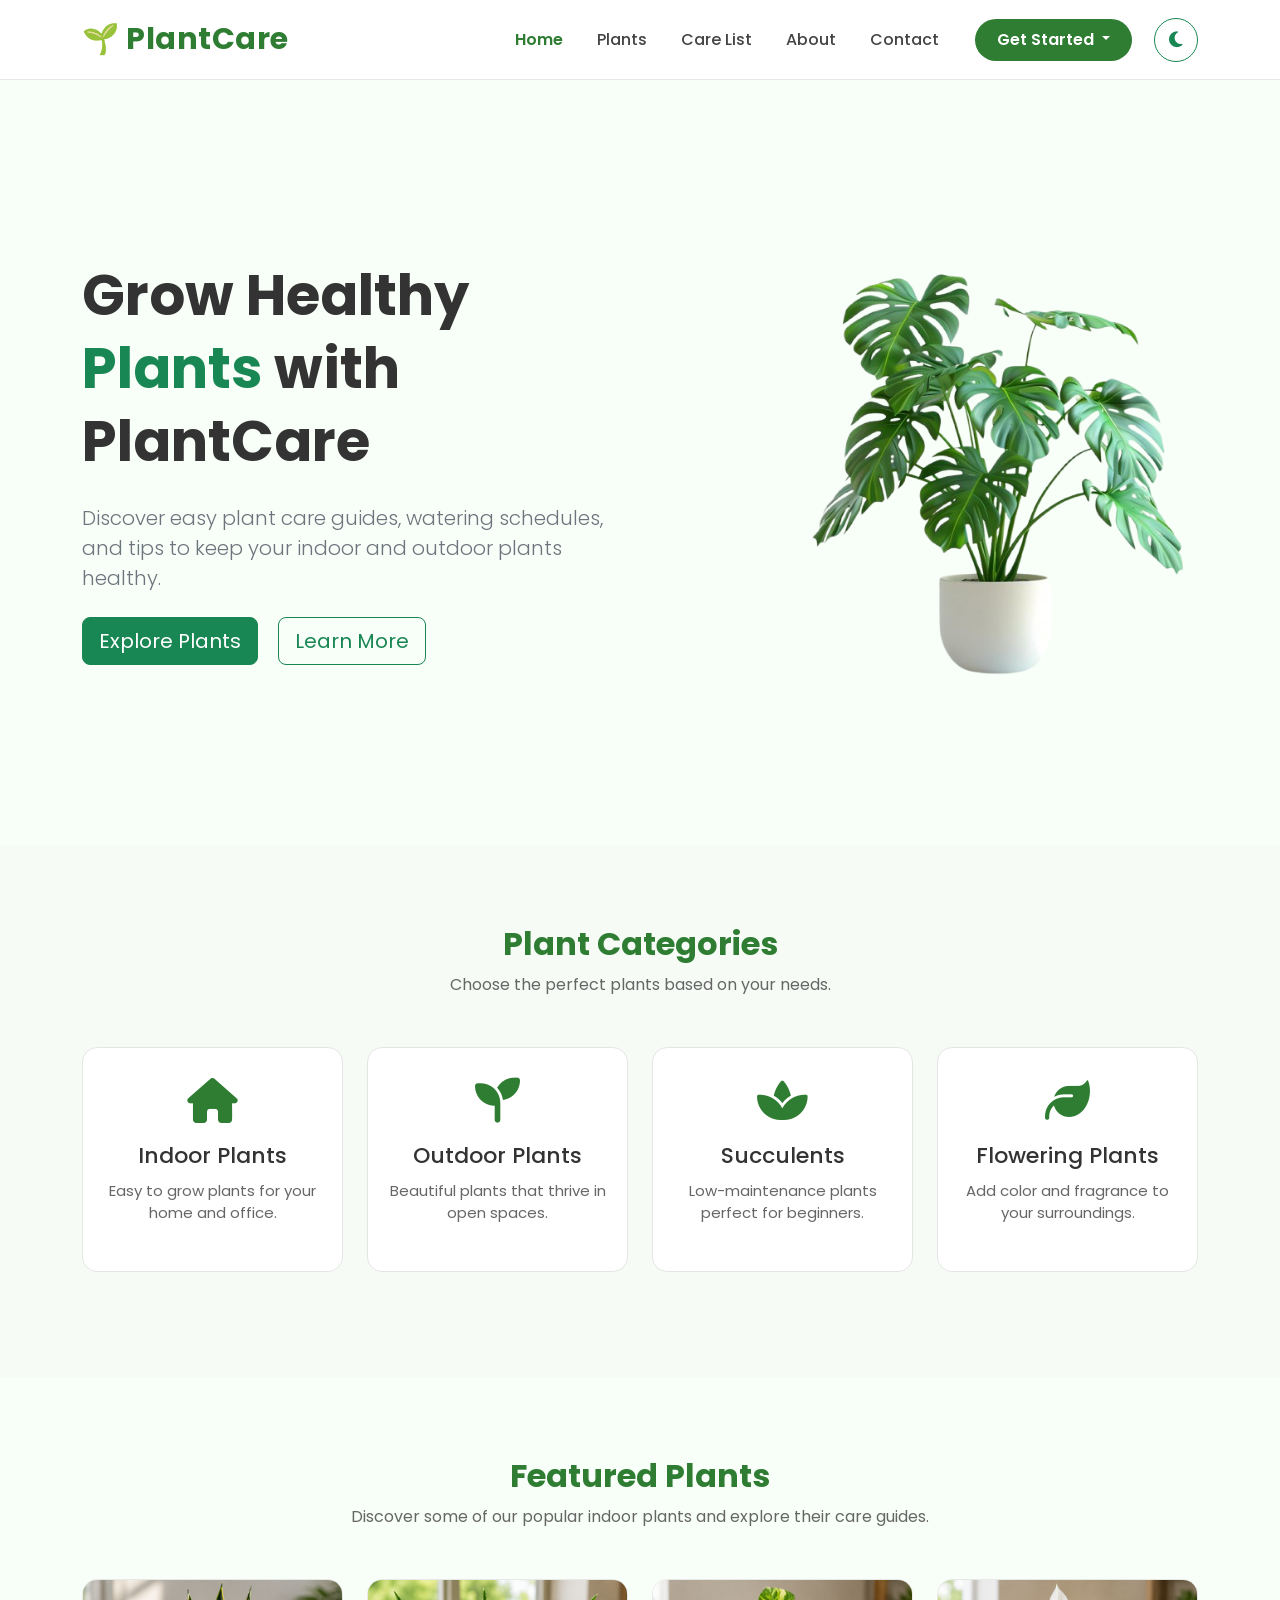
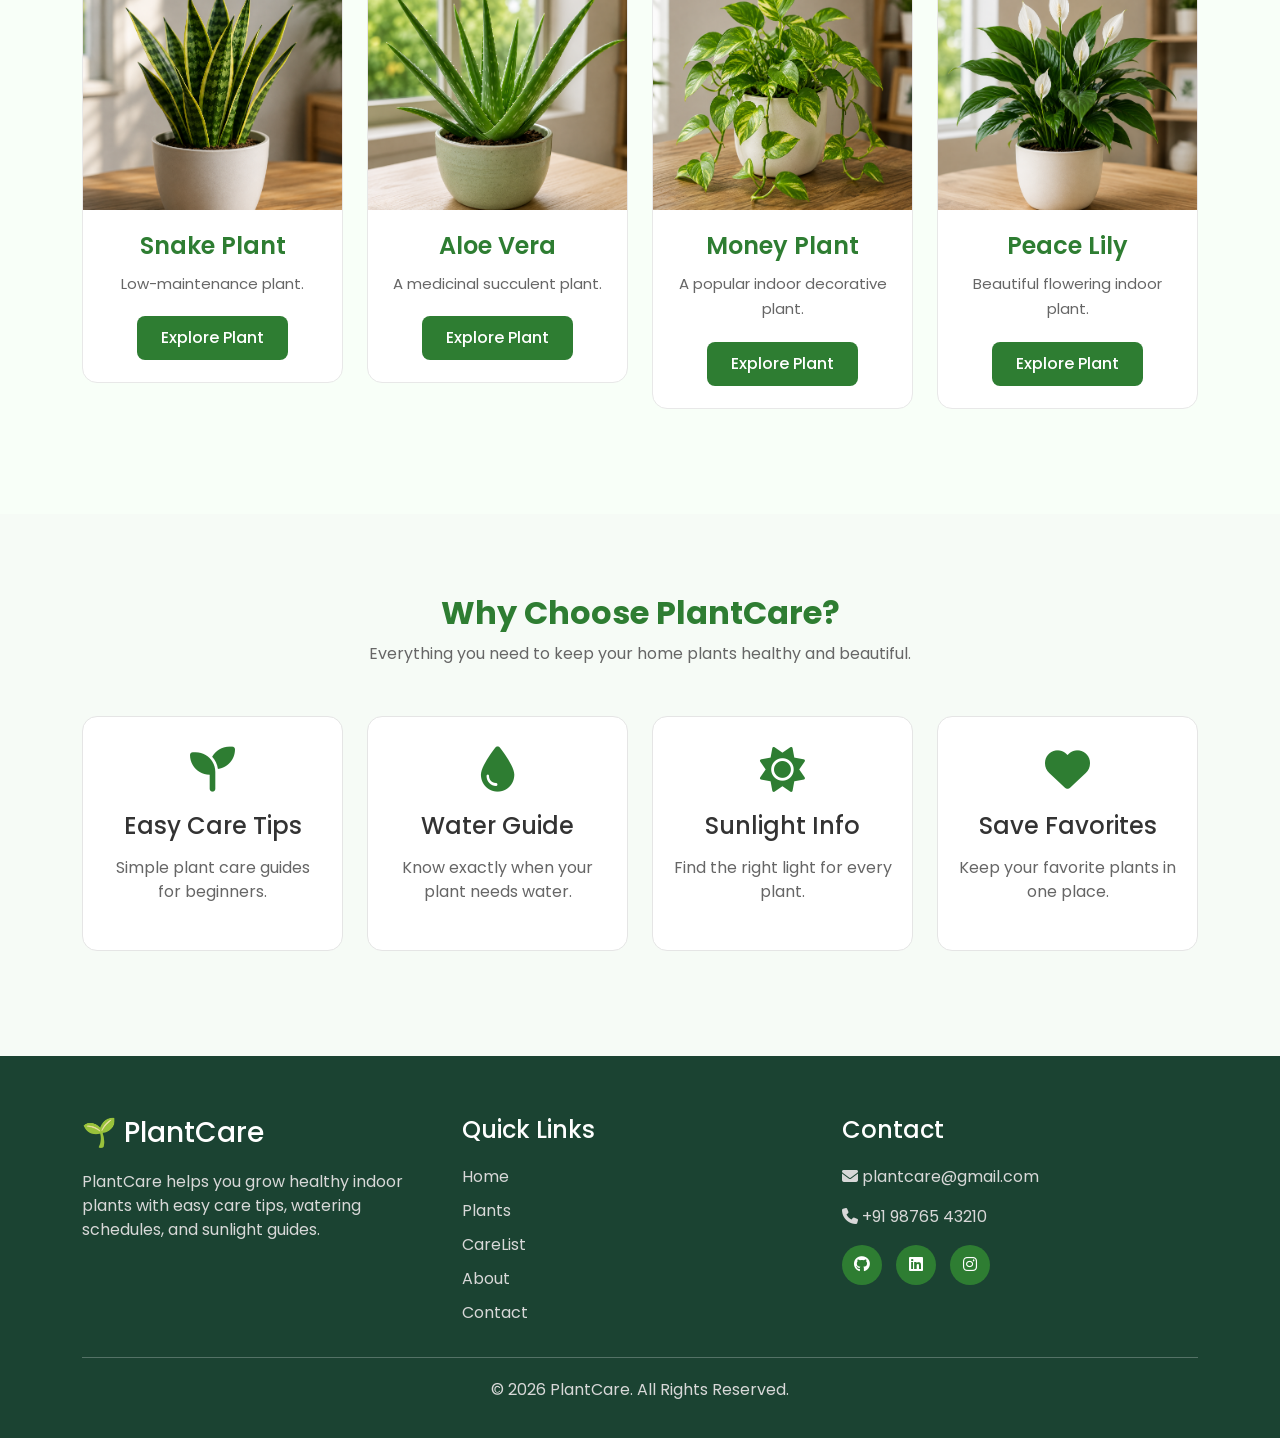
==== index.html @ 2cd7f6ff "Initial commit - PlantCare Project" ====
<!DOCTYPE html>
<html lang="en">

<head>
    <meta charset="UTF-8">
    <meta name="viewport" content="width=device-width, initial-scale=1.0">

    <title>🌱 PlantCare | Grow Healthy</title>

    <!-- Bootstrap CSS -->
    <link href="https://cdn.jsdelivr.net/npm/bootstrap@5.3.7/dist/css/bootstrap.min.css" rel="stylesheet">

    <!-- Font Awesome -->
    <link rel="stylesheet" href="https://cdnjs.cloudflare.com/ajax/libs/font-awesome/6.7.2/css/all.min.css">

    <!-- Google Font -->
    <link rel="preconnect" href="https://fonts.googleapis.com">
    <link rel="preconnect" href="https://fonts.gstatic.com" crossorigin>
    <link href="https://fonts.googleapis.com/css2?family=Poppins:wght@300;400;500;600;700&display=swap"
        rel="stylesheet">

    <!-- Custom CSS -->
    <link rel="stylesheet" href="css/style.css">
    <!-- <link rel="stylesheet" href="css/plants.css"> -->

    <!-- Favicon -->
    <link rel="icon" href="images/logo.png">
</head>

<body>

<!-- ==========================
        Navbar Start
========================== -->

<nav class="navbar navbar-expand-lg sticky-top">

    <div class="container">

        <!-- Logo -->

        <a class="navbar-brand" href="index.html">

            🌱 PlantCare

        </a>

        <!-- Mobile Toggle -->

        <button
            class="navbar-toggler"
            type="button"
            data-bs-toggle="collapse"
            data-bs-target="#navbarNav">

            <span class="navbar-toggler-icon"></span>

        </button>

        <!-- Menu -->

        <div class="collapse navbar-collapse" id="navbarNav">

            <ul class="navbar-nav ms-auto align-items-lg-center">

                <li class="nav-item">

                    <a class="nav-link active" href="index.html">

                        Home

                    </a>

                </li>

                <li class="nav-item">

                    <a class="nav-link" href="plants.html">

                        Plants

                    </a>

                </li>

                <li class="nav-item">

                    <a class="nav-link" href="care-list.html">

                        Care List

                    </a>

                </li>

                <li class="nav-item">

                    <a class="nav-link" href="about.html">

                        About

                    </a>

                </li>

                <li class="nav-item">

                    <a class="nav-link" href="contact.html">

                        Contact

                    </a>

                </li>


                <!-- Guest -->

                <li class="nav-item dropdown ms-lg-3" id="guestMenu">

                    <button
                        class="btn dropdown-toggle"
                        data-bs-toggle="dropdown">

                        Get Started

                    </button>

                    <ul class="dropdown-menu dropdown-menu-end">

                        <li>

                            <a class="dropdown-item" href="login.html">

                                <i class="fa-solid fa-right-to-bracket me-2"></i>

                                Login

                            </a>

                        </li>

                        <li>

                            <a class="dropdown-item" href="signup.html">

                                <i class="fa-solid fa-user-plus me-2"></i>

                                Signup

                            </a>

                        </li>

                    </ul>

                </li>


                <!-- Logged In -->

                <li class="nav-item dropdown d-none ms-lg-3" id="userMenu">

                    <button
                        class="btn dropdown-toggle"
                        data-bs-toggle="dropdown">

                        <i class="fa-solid fa-user me-2"></i>

                        <span id="userName"></span>

                    </button>

                    <ul class="dropdown-menu dropdown-menu-end">

                        <li>

                            <a
                                class="dropdown-item"
                                href="#"
                                id="logoutBtn">

                                <i class="fa-solid fa-right-from-bracket me-2"></i>

                                Logout

                            </a>

                        </li>

                    </ul>

                </li>


                <!-- Theme -->

                <li class="nav-item ms-lg-3">

                    <button
                        class="btn btn-outline-success"
                        id="themeBtn">

                        <i class="fa-solid fa-moon"></i>

                    </button>

                </li>

            </ul>

        </div>

    </div>

</nav>

<!-- ==========================
        Navbar End
========================== -->



    <!--==========================================
            HERO SECTION
===========================================-->
    <section class="hero py-5">

        <div class="container">

            <div class="row align-items-center">

                <!-- Left Content -->
                <div class="col-lg-6">

                    <h1 class="display-4 fw-bold">
                        Grow Healthy <span class="text-success">Plants</span> with PlantCare
                    </h1>

                    <p class="lead text-secondary my-4">
                        Discover easy plant care guides, watering schedules, and tips to keep your indoor and outdoor
                        plants healthy.
                    </p>
                    <a href="plants.html" class="btn btn-success btn-lg me-3">
                        Explore Plants
                    </a>

                    <a href="about.html" class="btn btn-outline-success btn-lg">
                        Learn More
                    </a>

                </div>

                <!-- Right Image -->
                <div class="col-lg-6 d-flex justify-content-end align-items-center mt-5 mt-lg-0">

                    <img src="images/hero-plant.png" alt="Plant Hero" class="img-fluid hero-img mt-4">

                </div>

            </div>

        </div>

    </section>




    <!--==========================================
            CATEGORIES SECTION
===========================================-->

    <section class="categories">

        <div class="container">

            <div class="section-title">
                <h2>Plant Categories</h2>
                <p>Choose the perfect plants based on your needs.</p>
            </div>

            <div class="row">

                <div class="col-md-6 col-lg-3">
                    <div class="category-card">
                        <i class="fa-solid fa-house category-icon"></i>
                        <h4>Indoor Plants</h4>
                        <p>Easy to grow plants for your home and office.</p>
                    </div>
                </div>

                <div class="col-md-6 col-lg-3">
                    <div class="category-card">
                        <i class="fa-solid fa-seedling category-icon"></i>
                        <h4>Outdoor Plants</h4>
                        <p>Beautiful plants that thrive in open spaces.</p>
                    </div>
                </div>

                <div class="col-md-6 col-lg-3">
                    <div class="category-card">
                        <i class="fa-solid fa-spa category-icon"></i>
                        <h4>Succulents</h4>
                        <p>Low-maintenance plants perfect for beginners.</p>
                    </div>
                </div>

                <div class="col-md-6 col-lg-3">
                    <div class="category-card">
                        <i class="fa-solid fa-leaf category-icon"></i>
                        <h4>Flowering Plants</h4>
                        <p>Add color and fragrance to your surroundings.</p>
                    </div>
                </div>

            </div>

        </div>

    </section>



    <!--==========================================
        FEATURED PLANTS
    ===========================================-->

    <section class="featured-plants">

        <div class="container">

            <div class="section-title">

                <h2>Featured Plants</h2>

                <p>
                    Discover some of our popular indoor plants and explore their care guides.
                </p>

            </div>

            <div class="row" id="featuredPlants">

                <!-- JavaScript -->

            </div>

        </div>

    </section>


    <!--==========================================
            WHY CHOOSE US
===========================================-->

    <section class="why-us">

        <div class="container">

            <div class="section-title">

                <h2>Why Choose PlantCare?</h2>

                <p>Everything you need to keep your home plants healthy and beautiful.</p>

            </div>

            <div class="row">

                <div class="col-md-6 col-lg-3">

                    <div class="why-card">

                        <i class="fa-solid fa-seedling"></i>

                        <h4>Easy Care Tips</h4>

                        <p>Simple plant care guides for beginners.</p>

                    </div>

                </div>

                <div class="col-md-6 col-lg-3">

                    <div class="why-card">

                        <i class="fa-solid fa-droplet"></i>

                        <h4>Water Guide</h4>

                        <p>Know exactly when your plant needs water.</p>

                    </div>

                </div>

                <div class="col-md-6 col-lg-3">

                    <div class="why-card">

                        <i class="fa-solid fa-sun"></i>

                        <h4>Sunlight Info</h4>

                        <p>Find the right light for every plant.</p>

                    </div>

                </div>

                <div class="col-md-6 col-lg-3">

                    <div class="why-card">

                        <i class="fa-solid fa-heart"></i>

                        <h4>Save Favorites</h4>

                        <p>Keep your favorite plants in one place.</p>

                    </div>

                </div>

            </div>

        </div>

    </section>



    <!--==========================================
            FOOTER
    ===========================================-->

    <footer class="footer">

        <div class="container">

            <div class="row">

                <!-- About -->
                <div class="col-md-4">

                    <h3>🌱 PlantCare</h3>

                    <p>
                        PlantCare helps you grow healthy indoor plants with easy care tips,
                        watering schedules, and sunlight guides.
                    </p>

                </div>

                <!-- Quick Links -->
                <div class="col-md-4">

                    <h4>Quick Links</h4>

                    <ul class="footer-links">

                        <li><a href="index.html">Home</a></li>
                        <li><a href="plants.html">Plants</a></li>
                        <li><a href="care-list.html">CareList</a></li>
                        <li><a href="about.html">About</a></li>
                        <li><a href="contact.html">Contact</a></li>

                    </ul>

                </div>

                <!-- Contact -->
                <div class="col-md-4">

                    <h4>Contact</h4>

                    <p><i class="fa-solid fa-envelope"></i> plantcare@gmail.com</p>

                    <p><i class="fa-solid fa-phone"></i> +91 98765 43210</p>

                    <div class="social-icons">

                        <a href="https://github.com/AbhinitRandhir"><i class="fab fa-github"></i></a>

                        <a href="https://www.linkedin.com/in/abhinit94/"><i class="fab fa-linkedin"></i></a>
                        <a href="#"><i class="fab fa-instagram"></i></a>

                    </div>

                </div>

            </div>

            <hr>

            <p class="copyright">
                © 2026 PlantCare. All Rights Reserved.
            </p>

        </div>

    </footer>



    <!--==========================================
            PLANT DETAILS MODAL
    ===========================================-->

    <div class="modal fade" id="plantModal" tabindex="-1">

        <div class="modal-dialog modal-dialog-centered">

            <div class="modal-content">

                <div class="modal-header">

                    <h5 class="modal-title">Plant Details</h5>

                    <button type="button" class="btn-close" data-bs-dismiss="modal"></button>

                </div>

                <div class="modal-body" id="modalBody">

                    <!-- JavaScript -->

                </div>

            </div>

        </div>

    </div>


    <!--==========================================
            BACK TO TOP
    ===========================================-->

    <button id="topBtn">
        <i class="fa-solid fa-arrow-up"></i>
    </button>

    <!-- Bootstrap JS -->
    <script src="https://cdn.jsdelivr.net/npm/bootstrap@5.3.7/dist/js/bootstrap.bundle.min.js"></script>

    <!-- Custom JS -->
    <script src="js/plants-data.js"></script>
    <script src="js/script.js"></script>
    <script src="js/auth.js"></script>
    <script src="js/modal.js"></script>

</body>

</html>
---- css/style.css ----
/*==========================================
            ROOT COLORS
==========================================*/

:root{

    --primary:#2E7D32;
    --secondary:#66BB6A;
    --light:#f8fff8;
    --white:#ffffff;
    --text:#333;
    --gray:#666;
    --border:#e8e8e8;
    --bg:#f8fff8;
    --card:#ffffff;

}

/*==========================================
            TEXT SELECTION
==========================================*/

::selection{

    background:var(--primary);
    color:#fff;

}

/*==========================================
        Google Font
==========================================*/

*{
    margin:0;
    padding:0;
    box-sizing:border-box;
    font-family:'Poppins',sans-serif;
    transition:.3s ease;
}

html{
    scroll-behavior:smooth;
}

body{
    background:#f8fff8;
    color:#333;
}

a{
    text-decoration:none;
}

img{
    max-width:100%;
    display:block;
}



/*==========================================
            NAVBAR
==========================================*/

.navbar{

    background:#ffffff;
    padding:12px 0;
    border-bottom:1px solid #e8e8e8;
    transition:.3s ease;
    z-index:1000;

}

.navbar-brand{

    font-size:30px;
    font-weight:700;
    color:#2E7D32 !important;
    letter-spacing:.5px;
    transition:.3s;

}

.navbar-brand:hover{

    color:#1B5E20 !important;

}

/*==========================
        MENU
==========================*/

.navbar-nav{

    align-items:center;
    gap:6px;

}

.nav-link{

    position:relative;
    color:#444 !important;
    font-size:16px;
    font-weight:500;
    padding:8px 14px !important;
    transition:.3s;

}

.nav-link:hover{

    color:#2E7D32 !important;

}

/* Active */

.nav-link.active{

    color:#2E7D32 !important;
    font-weight:600;

}

/*==========================================
        NAV LINK UNDERLINE
==========================================*/

.nav-link::after{

    content:"";
    position:absolute;
    left:50%;
    bottom:2px;
    width:0;
    height:2px;
    background:#2E7D32;
    border-radius:50px;
    transform:translateX(-50%);
    transition:.3s;

}

/* Hover */

.nav-link:hover::after{

    width:60%;

}

/* Active */

.nav-link.active::after{

    width:0;

}


/*==========================
        GET STARTED
==========================*/

#guestMenu .btn,
#userMenu .btn{

    background:#2E7D32;
    border:none;
    color:#fff;
    border-radius:30px;
    padding:9px 22px;
    font-weight:600;
    transition:.3s;

}

#guestMenu .btn:hover,
#userMenu .btn:hover{

    background:#1B5E20;
    transform:translateY(-2px);
    box-shadow:0 8px 18px rgba(46,125,50,.25);

}


/*==========================
        DROPDOWN
==========================*/

.dropdown-menu{

    border:none;
    border-radius:12px;
    padding:8px;
    box-shadow:0 10px 25px rgba(0,0,0,.12);

}

.dropdown-item{

    border-radius:8px;
    padding:10px 15px;
    font-weight:500;
    transition:.3s;

}

.dropdown-item:hover{

    background:#2E7D32;
    color:#fff;

}


/*==========================
        THEME BUTTON
==========================*/

#themeBtn{

    width:44px;
    height:44px;
    border-radius:50%;
    display:flex;
    align-items:center;
    justify-content:center;
    transition:.3s;

}

#themeBtn:hover{

    background:#2E7D32;
    color:#fff;
    border-color:#2E7D32;
    transform:rotate(20deg);

}


/*==========================
        TOGGLER
==========================*/

.navbar-toggler{

    border:none;

}

.navbar-toggler:focus{

    box-shadow:none;

}


#themeBtn i{

    transition:.3s;
    font-size:18px;

}

#themeBtn:hover i{

    transform:rotate(20deg);

}

/*==========================
        RESPONSIVE
==========================*/

@media(max-width:991px){

    .navbar{

        padding:12px 0;

    }

    .navbar-collapse{

        margin-top:15px;
        background:#fff;
        border-radius:12px;
        padding:15px;

    }

    .navbar-nav{

        gap:0;

    }

    .nav-link{

        padding:12px !important;

    }

    .nav-link::after{

        display:none;

    }

    #guestMenu,
    #userMenu{

        margin-top:15px;

    }

    #themeBtn{

        margin-top:15px;

    }

}



/*==========================================
            HERO SECTION
==========================================*/

.hero{
    min-height:85vh;
    display:flex;
    align-items:center;
}

.hero h1{
    line-height:1.3;
}

.hero-img{
    max-width:400px;
    width:100%;
    animation:float 3s ease-in-out infinite;
}

/* Floating Animation */

@keyframes float{

    0%{
        transform:translateY(0);
    }

    50%{
        transform:translateY(-12px);
    }

    100%{
        transform:translateY(0);
    }

}



/*==========================================
        CATEGORIES SECTION
==========================================*/

.categories{
    padding:80px 0;
    background:#f6fbf6;
}

.section-title{
    text-align:center;
    margin-bottom:50px;
}

.section-title h2{
    font-size:2rem;
    font-weight:700;
    color:var(--primary);
}

.section-title p{
    color:#666;
    margin-top:10px;
}

.category-card{
    background:#fff;
    padding:30px 20px;
    text-align:center;
    border-radius:15px;
    margin-bottom:25px;
    border:1px solid #e5e5e5;
    transition:.3s;
}

.category-card:hover{
    transform:translateY(-8px);
    box-shadow:0 10px 25px rgba(0,0,0,.08);
}

.category-icon{
    font-size:45px;
    color:#2E7D32;
    margin-bottom:20px;
}

.category-card h4{
    font-size:22px;
    margin-bottom:10px;
}

.category-card p{
    color:#666;
    font-size:15px;
}


/*==========================================
        FEATURED PLANTS
==========================================*/

.featured-plants{

    padding:80px 0;
    background:#f8fff8;

}

.plant-card{

    background:#fff;
    border:1px solid #e8e8e8;
    border-radius:15px;
    overflow:hidden;
    margin-bottom:25px;
    transition:.3s;

}

.plant-card:hover{

    transform:translateY(-8px);
    box-shadow:0 10px 20px rgba(0,0,0,.08);

}

.plant-card img{

    width:100%;
    height:230px;
    object-fit:cover;
    transition:.4s;

}

.plant-card:hover img{

    transform:scale(1.05);

}

.plant-info{

    padding:22px;
    text-align:center;

}

.plant-info h4{

    color:#2E7D32;
    font-size:24px;
    font-weight:600;
    margin-bottom:10px;

}

.plant-info p{

    color:#666;
    font-size:15px;
    line-height:1.7;
    margin-bottom:20px;

}

.explore-btn{

    display:inline-block;
    background:#2E7D32;
    color:#fff;
    padding:10px 24px;
    border-radius:8px;
    font-weight:500;
    transition:.3s;

}

.explore-btn:hover{

    background:#1B5E20;
    color:#fff;

}



/*==========================================
            WHY CHOOSE US
==========================================*/

.why-us{

    padding:80px 0;
    background:#f6fbf6;

}

.why-card{

    background:#fff;
    text-align:center;
    padding:30px 20px;
    border-radius:15px;
    border:1px solid #e5e5e5;
    margin-bottom:25px;
    transition:.3s;

}

.why-card:hover{

    transform:translateY(-8px);

}

.why-card i{

    font-size:45px;
    color:#2E7D32;
    margin-bottom:20px;

}

.why-card h4{

    margin-bottom:15px;

}

.why-card p{

    color:#666;

}



/*==========================================
            FOOTER
==========================================*/

.footer{

    background:#1b4332;
    color:#fff;
    padding:60px 0 20px;

}

.footer h3,
.footer h4{

    margin-bottom:20px;

}

.footer p{

    color:#d8d8d8;

}

.footer-links{

    list-style:none;
    padding:0;

}

.footer-links li{

    margin-bottom:10px;

}

.footer-links a{

    color:#d8d8d8;
    transition:.3s;

}

.footer-links a:hover{

    color:#66BB6A;

}

.social-icons a{

    display:inline-block;
    width:40px;
    height:40px;
    line-height:40px;
    text-align:center;
    background:#2E7D32;
    color:#fff;
    border-radius:50%;
    margin-right:10px;
    transition:.3s;

}

.social-icons a:hover{

    background:#66BB6A;

}

.copyright{

    text-align:center;
    margin-top:20px;
    color:#ccc;

}


/*==========================================
            TOAST
==========================================*/

.toast{

    border: none;
    border-radius: 12px;
    box-shadow: 0 8px 20px rgba(0,0,0,.15);

}

.toast-header{

    background:#2E7D32;
    color:#fff;
    border-bottom:none;

}

.toast-header .btn-close{

    filter: brightness(0) invert(1);

}

.toast-body{

    background:#ffffff;
    color:#333;
    font-size:15px;
    font-weight:500;
    padding:15px 18px;

}


/*==========================================
        BACK TO TOP
==========================================*/

#topBtn{

    position:fixed;
    bottom:25px;
    right:25px;
    width:50px;
    height:50px;
    border:none;
    border-radius:50%;
    background:#2E7D32;
    color:#fff;
    font-size:18px;
    cursor:pointer;
    display:none;
    z-index:999;
    transition:.3s;

}

#topBtn:hover{

    background:#1B5E20;
    transform:translateY(-3px);

}




/*==========================================
            THEME COLORS
==========================================*/

body{

    background:var(--bg);
    color:var(--text);

}


/*==========================================
            GLOBAL DARK MODE
==========================================*/

.dark-mode{

    background:#121212;
    color:#fff;

}

.dark-mode .navbar{

    background:#1a1a1a !important;

}

.dark-mode .page-header,
.dark-mode .hero,
.dark-mode .featured-plants,
.dark-mode .categories,
.dark-mode .why-us,
.dark-mode .plant-filter,
.dark-mode .all-plants,
.dark-mode .about,
.dark-mode .mission,
.dark-mode .contact,
.dark-mode .care-list{

    background:#121212;

}

.dark-mode .plant-card,
.dark-mode .category-card,
.dark-mode .why-card,
.dark-mode .mission-card,
.dark-mode .contact-form,
.dark-mode .contact-info{

    background:#1e1e1e;
    border:1px solid #333;

}

.dark-mode h1,
.dark-mode h2,
.dark-mode h3,
.dark-mode h4,
.dark-mode h5{

    color:#66BB6A;

}

.dark-mode p,
.dark-mode label,
.dark-mode li{

    color:#ddd;

}

.dark-mode input,
.dark-mode textarea,
.dark-mode select{

    background:#2b2b2b;
    color:#fff;
    border:1px solid #555;

}

.dark-mode input::placeholder,
.dark-mode textarea::placeholder{

    color:#aaa;

}

.dark-mode .modal-content{

    background:#1e1e1e;
    color:#fff;

}

.dark-mode .toast-body{

    background:#1e1e1e;
    color:#fff;

}

.dark-mode .footer{

    background:#0d0d0d;

}

.dark-mode .nav-link,
.dark-mode .navbar-brand{

    color:#fff !important;

}

.dark-mode .nav-link.active{

    color:#66BB6A !important;

}

.dark-mode .values{

    background:#121212;

}

.dark-mode .value-card{

    background:#1e1e1e;
    border:1px solid #333;

}

.dark-mode .value-card h4{

    color:#66BB6A;

}

.dark-mode .value-card p{

    color:#ddd;

}



/*==========================================
            PAGE HEADER
==========================================*/

.page-header{

    background:linear-gradient(135deg,#2E7D32,#4CAF50);
    color:#fff;
    text-align:center;
    padding:35px 0;

}

.page-header h1{

    font-size:38px;
    font-weight:700;
    margin-bottom:8px;

}

.page-header p{

    font-size:17px;
    color:#e8f5e9;
    margin:0;

}

/*==========================================
        RESPONSIVE
==========================================*/

@media (max-width:768px){

    .page-header{

        padding:25px 0;

    }

    .page-header h1{

        font-size:30px;

    }

    .page-header p{

        font-size:15px;

    }

}


/*==========================================
            USER MENU
==========================================*/

.dropdown-menu{

    border:none;
    border-radius:12px;
    box-shadow:0 10px 25px rgba(0,0,0,.12);

}

.dropdown-item{

    padding:10px 18px;
    font-weight:500;

}

.dropdown-item:hover{

    background:#2E7D32;
    color:#fff;

}

.dark-mode .dropdown-menu{

background:#222;

}

.dark-mode .dropdown-item{

color:#fff;

}

.dark-mode .dropdown-item:hover{

background:#2E7D32;

}
---- css/plants.css ----
/*==========================================
        SEARCH & FILTER
==========================================*/

.plant-filter{

    padding:50px 0;

}

.filter-box{

    display:flex;
    gap:20px;
    justify-content:center;
    flex-wrap:wrap;

}

.filter-box input,
.filter-box select{

    width:320px;
    padding:12px 15px;
    border:1px solid #ddd;
    border-radius:8px;
    outline:none;

}


/*==========================================
            ALL PLANTS
==========================================*/

.all-plants{

    padding-bottom:80px;

}




/*==========================================
            PLANT CARD
==========================================*/

.plant-card{

    background:#fff;
    border-radius:15px;
    overflow:hidden;
    border:1px solid #ddd;
    margin-bottom:40px;
    transition:.3s;
    cursor:pointer;

}

.plant-card:hover{

    transform:translateY(-8px);
    box-shadow:0 10px 20px rgba(0, 0, 0, 0.218);

}

.plant-card img{

    width:100%;
    height:250px;
    object-fit:cover;
}


/*==========================================
            PLANT MODAL
==========================================*/

.modal-content{

    border:none;
    border-radius:15px;
    overflow:hidden;
    box-shadow:0 12px 30px rgba(0,0,0,.15);

}

.modal-header{

    background:#2E7D32;
    color:#fff;
    border:none;
    padding:16px 22px;

}

.modal-title{

    font-size:22px;
    font-weight:600;

}

.modal-header .btn-close{

    filter:brightness(0) invert(1);

}

.modal-body{

    padding:25px;

}

.modal-body img{

    width:100%;
    height:220px;
    object-fit:cover;
    border-radius:12px;
    margin-bottom:20px;

}

.modal-body h3{

    color:#2E7D32;
    font-size:28px;
    font-weight:600;
    margin-bottom:15px;

}

.modal-body p{

    color:#555;
    line-height:1.7;
    margin-bottom:12px;

}

.plant-details{

    margin:20px 0;

}

.detail-item{

    display:flex;
    align-items:center;
    gap:12px;
    background:#f8fff8;
    border:1px solid #e5e5e5;
    border-radius:10px;
    padding:12px 15px;
    margin-bottom:12px;

}

.detail-item i{

    color:#2E7D32;
    font-size:18px;
    width:22px;
    text-align:center;

}

.detail-item span{

    color:#444;
    font-weight:500;

}

.care-tips{

    margin-top:25px;

}

.care-tips h5{

    color:#2E7D32;
    margin-bottom:15px;

}

.care-tips ul{

    padding-left:20px;
    margin:0;

}

.care-tips li{

    margin-bottom:10px;
    color:#555;

}

/*==========================================
        CARE BUTTON
==========================================*/

.care-btn{

    background:#66BB6A;
    color:#fff;
    border:none;
    padding:6px 12px;
    font-size:14px;
    font-weight:500;
    border-radius:6px;
    cursor:pointer;
    transition:.3s;

}

.care-btn:hover{

    background:#81be84d6;

}

.plant-info{

    padding:20px;
    text-align:center;

}

.plant-info h4{

    color:#2E7D32;
    margin-bottom:20px;
    font-size:28px;
    font-weight:600;

}

.plant-btn{

    display:flex;
    justify-content:space-between;
    align-items:center;

}



/*==========================================
            CARE GUIDE BUTTON
==========================================*/

.details-btn{

    background:#2E7D32;
    color:#fff;
    border:none;
    padding:10px 20px;
    border-radius:8px;
    font-size:15px;
    font-weight:500;
    cursor:pointer;
    transition:.3s;

}

.details-btn:hover{

    background:#1B5E20;
    color:#fff;
    transform:translateY(-2px);

}
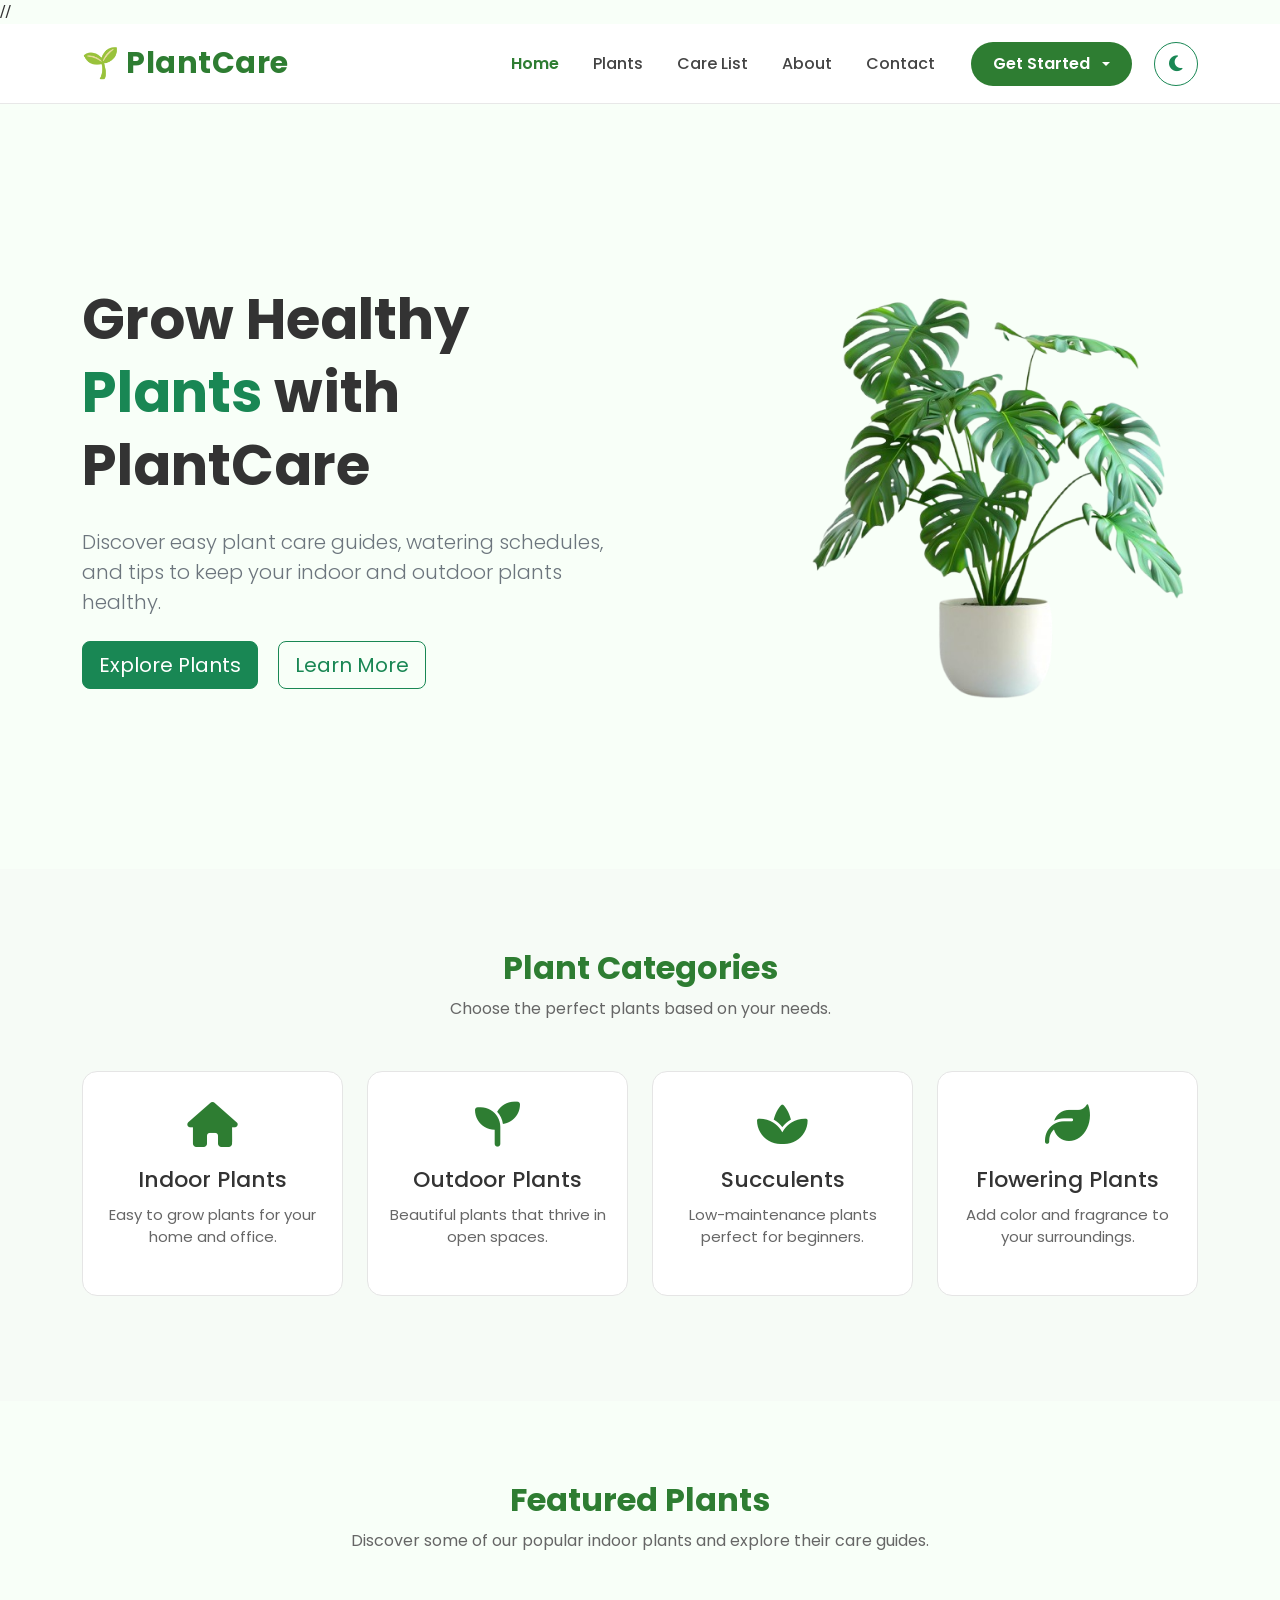
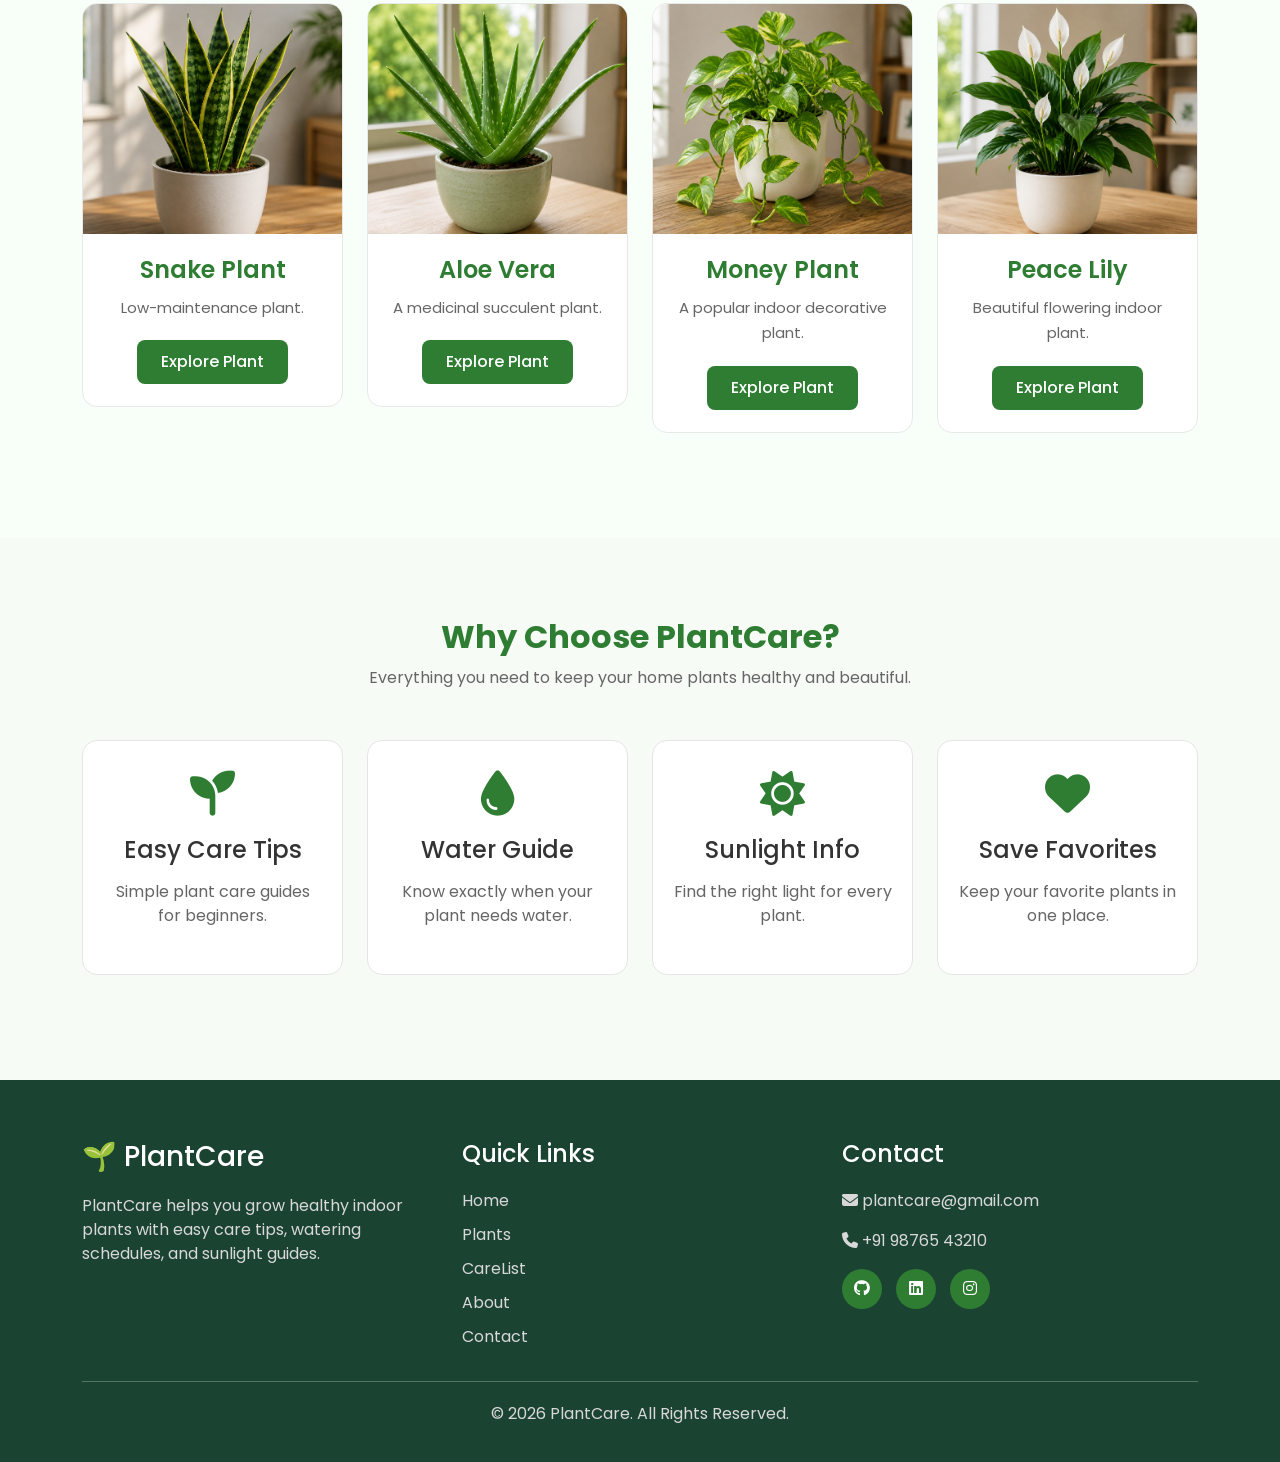
==== commit 526f4ae8: "Updated project" ====
--- a/index.html
+++ b/index.html
@@ -24,7 +24,7 @@
     <!-- <link rel="stylesheet" href="css/plants.css"> -->
 
     <!-- Favicon -->
-    <link rel="icon" href="images/logo.png">
+    //<link rel="icon" href="images/logo.png">
 </head>
 
 <body>
@@ -33,7 +33,7 @@
         Navbar Start
 ========================== -->
 
-<nav class="navbar navbar-expand-lg sticky-top">
+<nav class="navbar navbar-expand-lg navbar-light sticky-top">
 
     <div class="container">
 
--- a/css/style.css
+++ b/css/style.css
@@ -166,6 +166,10 @@
         GET STARTED
 ==========================*/
 
+/*==========================
+        GET STARTED BUTTON
+==========================*/
+
 #guestMenu .btn,
 #userMenu .btn{
 
@@ -173,8 +177,12 @@
     border:none;
     color:#fff;
     border-radius:30px;
-    padding:9px 22px;
+    padding:10px 22px;
     font-weight:600;
+    display:flex;
+    align-items:center;
+    justify-content:center;
+    gap:8px;
     transition:.3s;
 
 }
@@ -275,11 +283,11 @@
 
 }
 
-/*==========================
-        RESPONSIVE
-==========================*/
-
-@media(max-width:991px){
+/*==========================================
+        RESPONSIVE NAVBAR
+==========================================*/
+
+@media (max-width:991px){
 
     .navbar{
 
@@ -289,22 +297,34 @@
 
     .navbar-collapse{
 
-        margin-top:15px;
+        margin-top:12px;
         background:#fff;
         border-radius:12px;
         padding:15px;
+        box-shadow:0 8px 20px rgba(0,0,0,.08);
 
     }
 
     .navbar-nav{
 
-        gap:0;
+        align-items:flex-start !important;
+        text-align:left;
+        width:100%;
+
+    }
+
+    .nav-item{
+
+        width:100%;
 
     }
 
     .nav-link{
 
-        padding:12px !important;
+        display:block;
+        width:100%;
+        padding:12px 0 !important;
+        text-align:left;
 
     }
 
@@ -317,20 +337,45 @@
     #guestMenu,
     #userMenu{
 
+        width:100%;
         margin-top:15px;
 
     }
 
+    #guestMenu .btn,
+    #userMenu .btn{
+
+        width:100%;
+        justify-content:center;   /* Text center */
+        text-align:center;
+        border-radius:10px;
+
+
+    }
+
     #themeBtn{
 
         margin-top:15px;
-
-    }
-
-}
-
-
-
+        margin-left:0;
+        align-self:flex-start;
+
+    }
+
+}
+
+
+.dark-mode .navbar-collapse{
+
+    background:#1a1a1a !important;
+    border:1px solid #333;
+
+}
+
+.dark-mode .navbar-nav{
+
+    align-items:flex-start !important;
+
+}
 /*==========================================
             HERO SECTION
 ==========================================*/
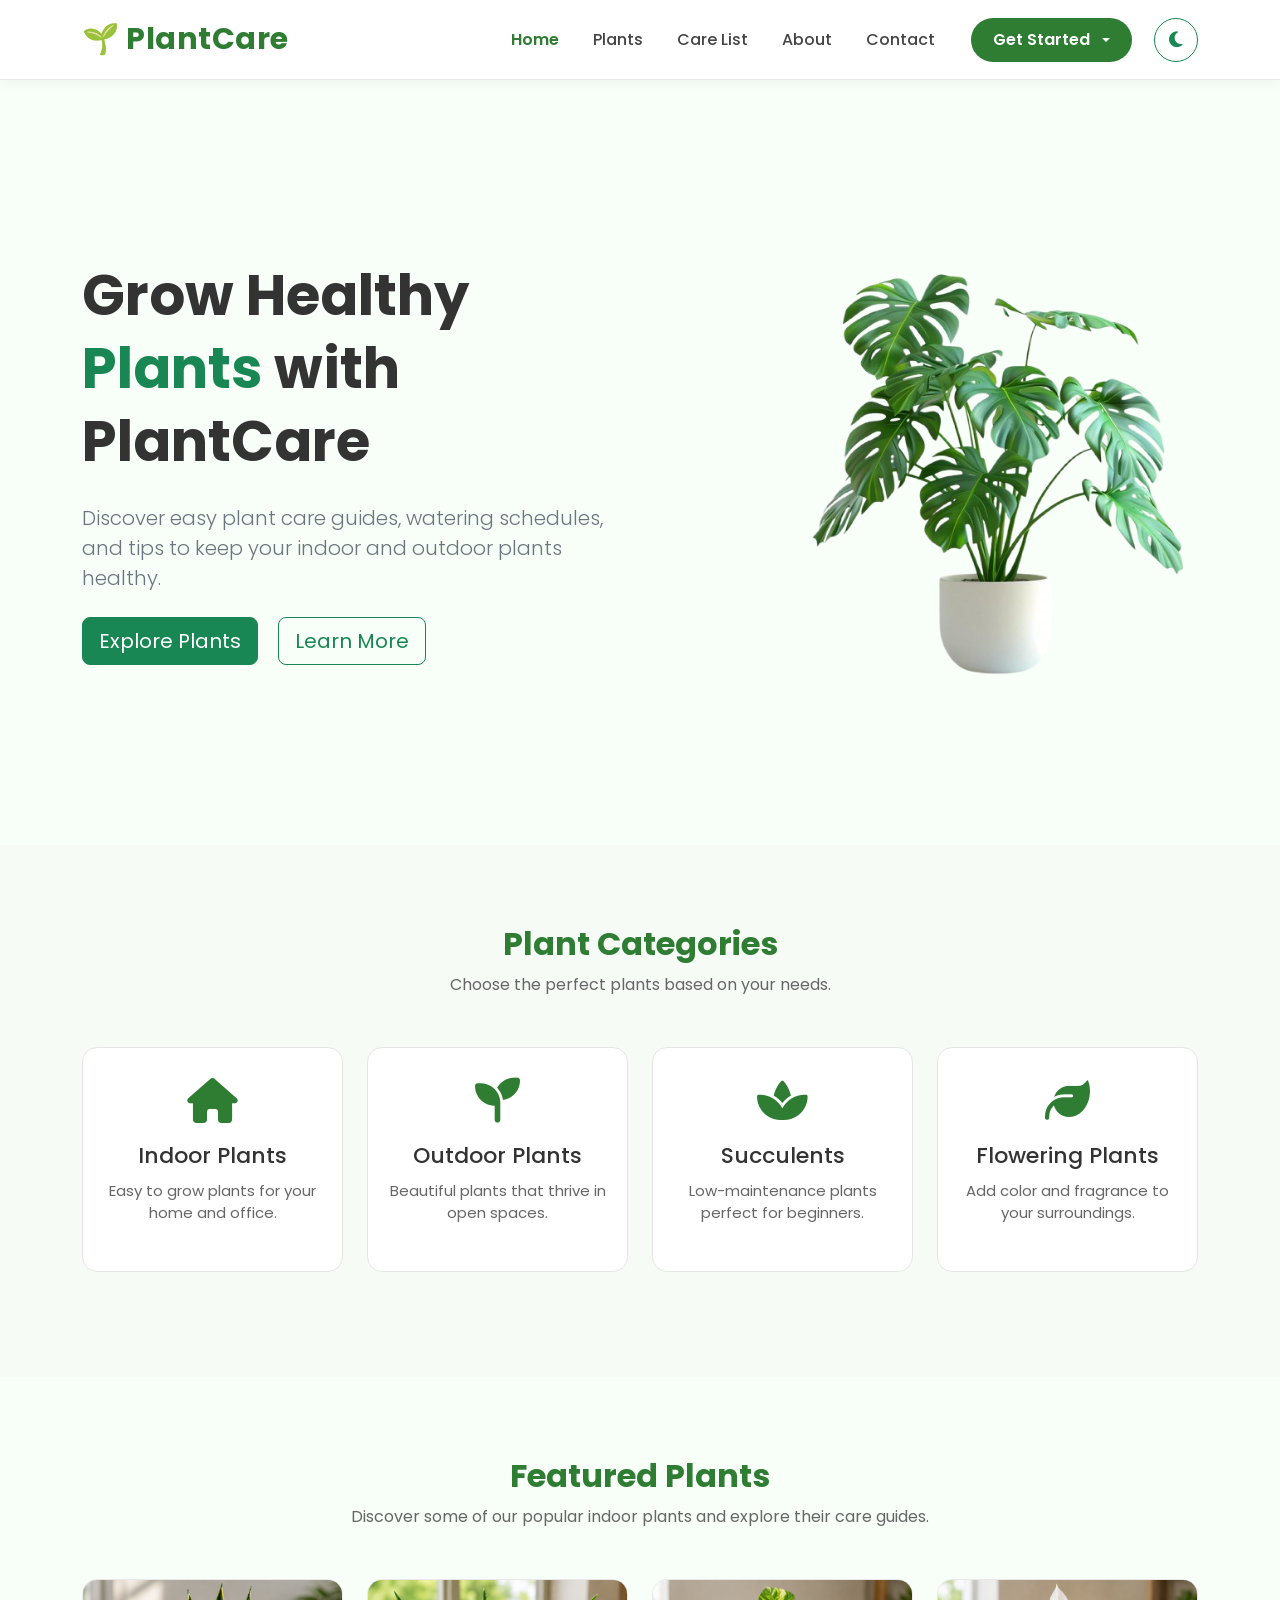
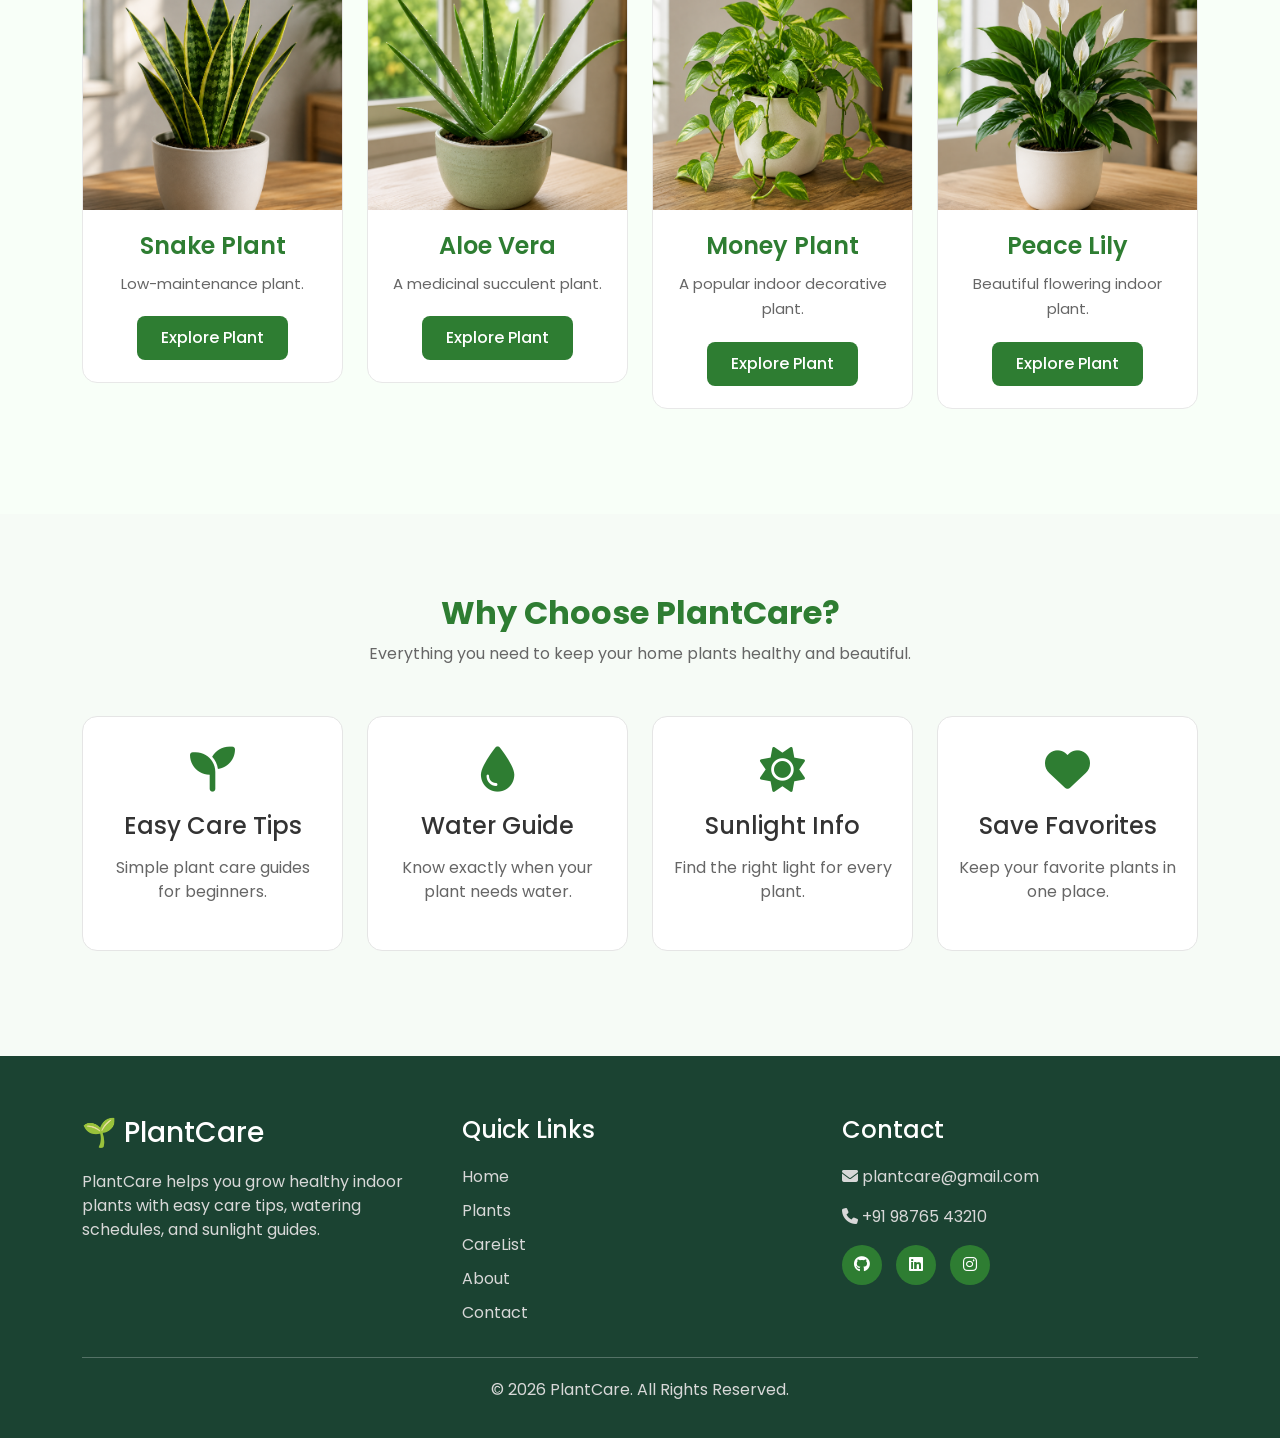
==== commit df48e762: "Updated project" ====
--- a/index.html
+++ b/index.html
@@ -24,7 +24,7 @@
     <!-- <link rel="stylesheet" href="css/plants.css"> -->
 
     <!-- Favicon -->
-    //<link rel="icon" href="images/logo.png">
+    <!-- <link rel="icon" href="images/logo.png"> -->
 </head>
 
 <body>
--- a/css/style.css
+++ b/css/style.css
@@ -68,10 +68,15 @@
     background:#ffffff;
     padding:12px 0;
     border-bottom:1px solid #e8e8e8;
-    transition:.3s ease;
+    box-shadow:0 2px 12px rgba(0,0,0,.05);
+    transition:.3s;
     z-index:1000;
 
 }
+
+/*==========================================
+            LOGO
+==========================================*/
 
 .navbar-brand{
 
@@ -79,7 +84,6 @@
     font-weight:700;
     color:#2E7D32 !important;
     letter-spacing:.5px;
-    transition:.3s;
 
 }
 
@@ -89,9 +93,9 @@
 
 }
 
-/*==========================
-        MENU
-==========================*/
+/*==========================================
+            MENU
+==========================================*/
 
 .navbar-nav{
 
@@ -117,8 +121,6 @@
 
 }
 
-/* Active */
-
 .nav-link.active{
 
     color:#2E7D32 !important;
@@ -127,7 +129,7 @@
 }
 
 /*==========================================
-        NAV LINK UNDERLINE
+        UNDERLINE ANIMATION
 ==========================================*/
 
 .nav-link::after{
@@ -145,15 +147,13 @@
 
 }
 
-/* Hover */
-
 .nav-link:hover::after{
 
     width:60%;
 
 }
 
-/* Active */
+/* Active page par underline hide */
 
 .nav-link.active::after{
 
@@ -161,21 +161,16 @@
 
 }
 
-
-/*==========================
-        GET STARTED
-==========================*/
-
-/*==========================
-        GET STARTED BUTTON
-==========================*/
+/*==========================================
+        GET STARTED / USER BUTTON
+==========================================*/
 
 #guestMenu .btn,
 #userMenu .btn{
 
     background:#2E7D32;
+    color:#fff;
     border:none;
-    color:#fff;
     border-radius:30px;
     padding:10px 22px;
     font-weight:600;
@@ -196,10 +191,9 @@
 
 }
 
-
-/*==========================
-        DROPDOWN
-==========================*/
+/*==========================================
+            DROPDOWN
+==========================================*/
 
 .dropdown-menu{
 
@@ -226,10 +220,9 @@
 
 }
 
-
-/*==========================
-        THEME BUTTON
-==========================*/
+/*==========================================
+            THEME BUTTON
+==========================================*/
 
 #themeBtn{
 
@@ -237,8 +230,15 @@
     height:44px;
     border-radius:50%;
     display:flex;
+    justify-content:center;
     align-items:center;
-    justify-content:center;
+    transition:.3s;
+
+}
+
+#themeBtn i{
+
+    font-size:18px;
     transition:.3s;
 
 }
@@ -246,16 +246,20 @@
 #themeBtn:hover{
 
     background:#2E7D32;
-    color:#fff;
     border-color:#2E7D32;
+    color:#fff;
+
+}
+
+#themeBtn:hover i{
+
     transform:rotate(20deg);
 
 }
 
-
-/*==========================
-        TOGGLER
-==========================*/
+/*==========================================
+        NAVBAR TOGGLER
+==========================================*/
 
 .navbar-toggler{
 
@@ -269,25 +273,11 @@
 
 }
 
-
-#themeBtn i{
-
-    transition:.3s;
-    font-size:18px;
-
-}
-
-#themeBtn:hover i{
-
-    transform:rotate(20deg);
-
-}
-
 /*==========================================
         RESPONSIVE NAVBAR
 ==========================================*/
 
-@media (max-width:991px){
+@media(max-width:991px){
 
     .navbar{
 
@@ -297,19 +287,18 @@
 
     .navbar-collapse{
 
+        background:#ffffff;
         margin-top:12px;
-        background:#fff;
+        padding:18px;
         border-radius:12px;
-        padding:15px;
         box-shadow:0 8px 20px rgba(0,0,0,.08);
 
     }
 
     .navbar-nav{
 
-        align-items:flex-start !important;
-        text-align:left;
         width:100%;
+        align-items:flex-start;
 
     }
 
@@ -346,36 +335,125 @@
     #userMenu .btn{
 
         width:100%;
-        justify-content:center;   /* Text center */
+        display:flex;
+        justify-content:center;
+        align-items:center;
         text-align:center;
         border-radius:10px;
 
+    }
+
+    .dropdown-menu{
+
+        width:100%;
+        text-align:center;
+
+    }
+
+    .dropdown-item{
+
+        text-align:center;
 
     }
 
     #themeBtn{
 
         margin-top:15px;
-        margin-left:0;
-        align-self:flex-start;
-
-    }
-
-}
-
-
+
+    }
+
+}
+
+/*==========================================
+            DARK MODE
+==========================================*/
+
+.dark-mode .navbar{
+
+    background:#1a1a1a;
+    border-bottom:1px solid #333;
+
+}
+
+.dark-mode .navbar-brand{
+
+    color:#ffffff !important;
+
+}
+/* 
 .dark-mode .navbar-collapse{
 
-    background:#1a1a1a !important;
+    background:#1a1a1a;
     border:1px solid #333;
 
-}
-
-.dark-mode .navbar-nav{
-
-    align-items:flex-start !important;
-
-}
+} */
+
+.dark-mode .nav-link{
+
+    color:#ffffff !important;
+
+}
+
+.dark-mode .nav-link:hover,
+.dark-mode .nav-link.active{
+
+    color:#66BB6A !important;
+
+}
+
+.dark-mode .dropdown-menu{
+
+    background:#1e1e1e;
+    border:1px solid #333;
+
+}
+
+.dark-mode .dropdown-item{
+
+    color:#ffffff;
+
+}
+
+.dark-mode .dropdown-item:hover{
+
+    background:#2E7D32;
+    color:#ffffff;
+
+}
+
+.dark-mode .navbar-toggler-icon{
+
+    filter:invert(1);
+
+}
+
+.dark-mode #themeBtn{
+
+    color:#66BB6A;
+    border-color:#66BB6A;
+
+}
+
+/*==========================================
+        DARK MODE TOGGLER
+==========================================*/
+
+.dark-mode .navbar-toggler{
+
+    border:1px solid #ffffff;
+
+}
+
+.dark-mode .navbar-toggler-icon{
+
+    filter:brightness(0) invert(1);
+
+}
+
+
+
+
+
 /*==========================================
             HERO SECTION
 ==========================================*/
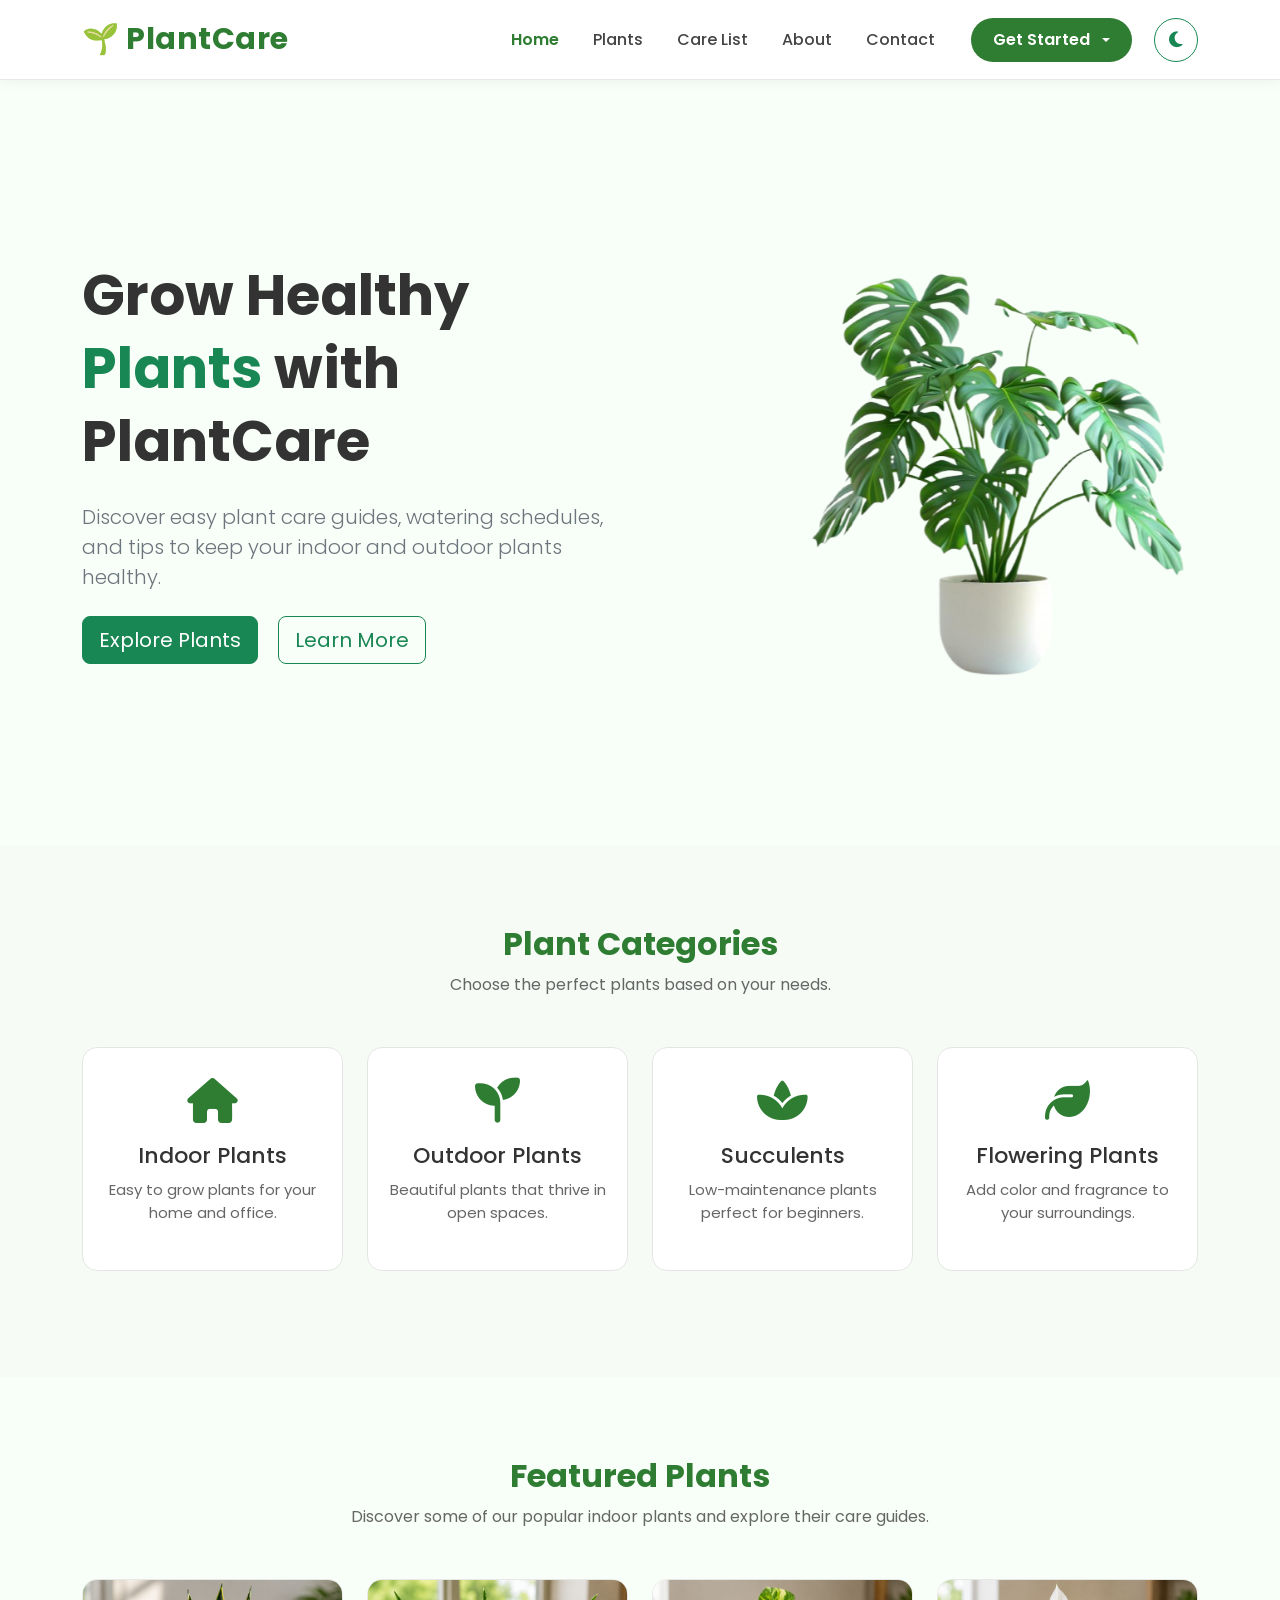
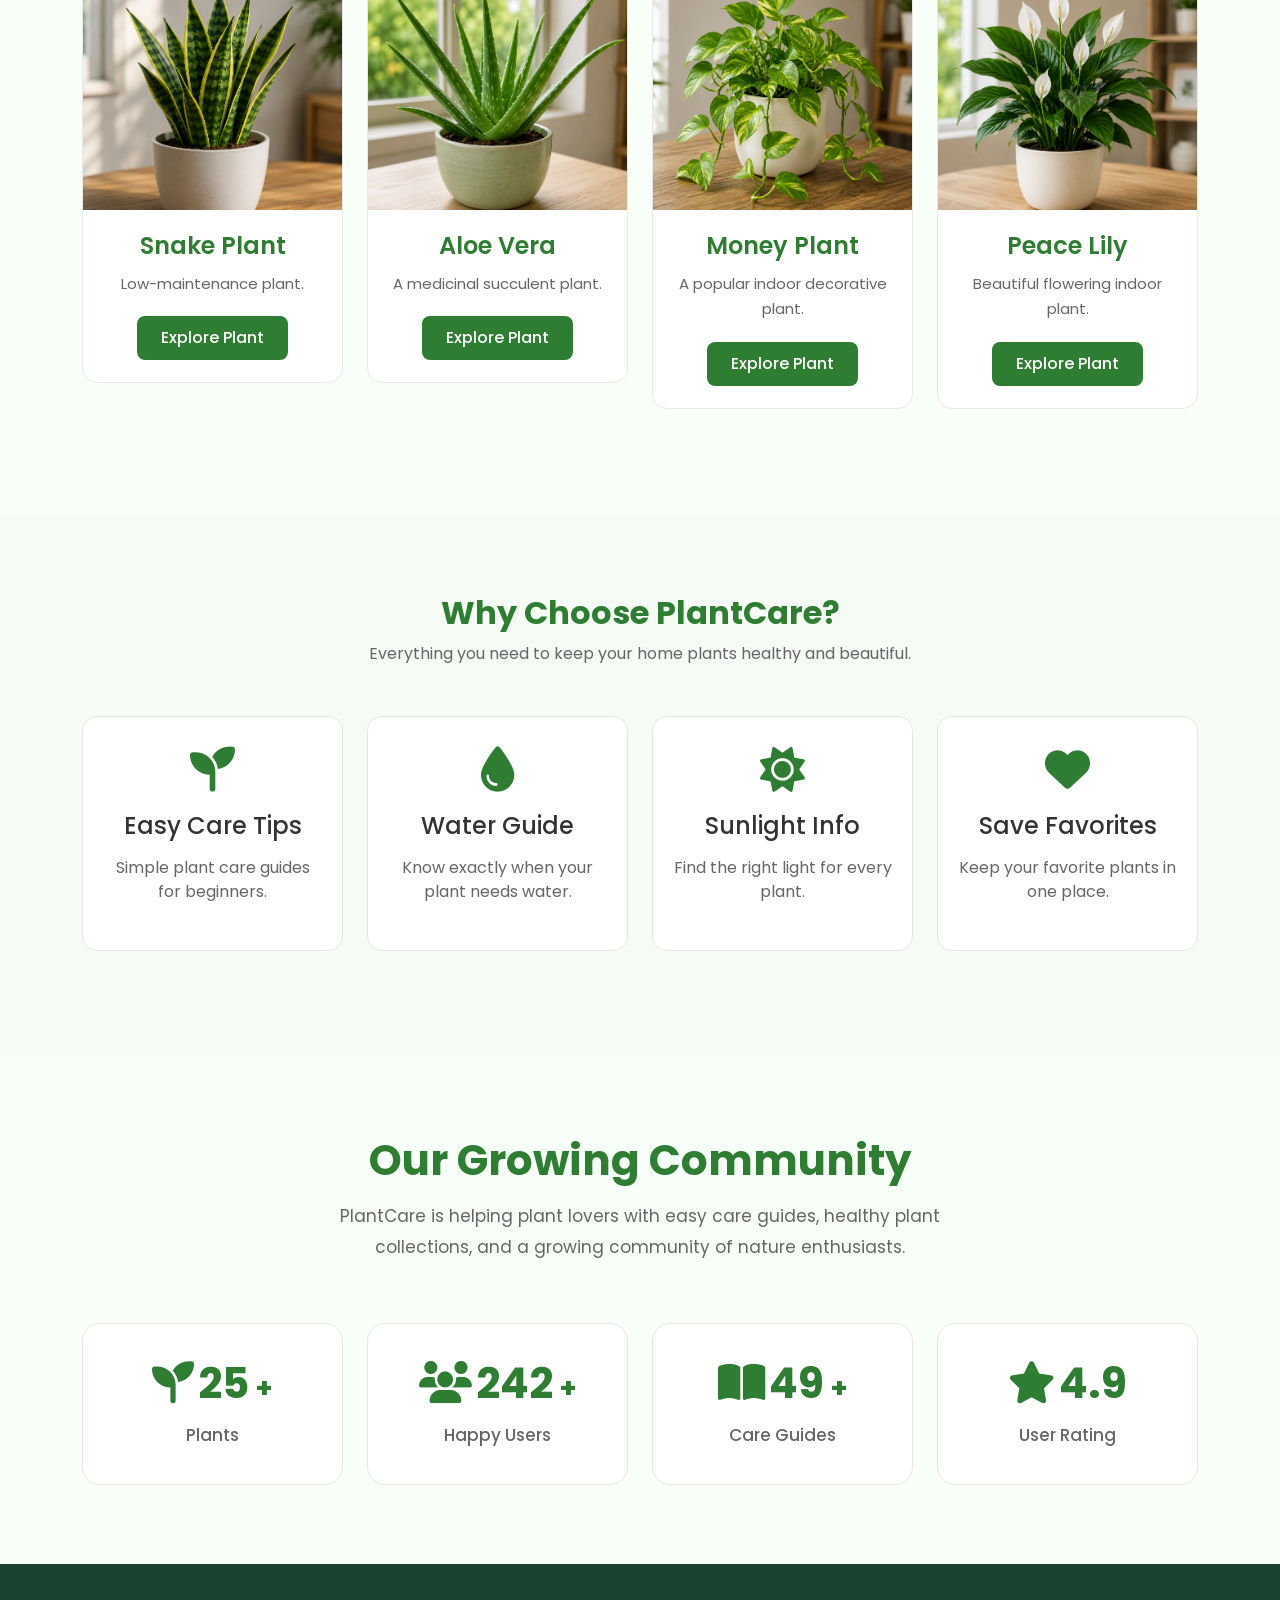
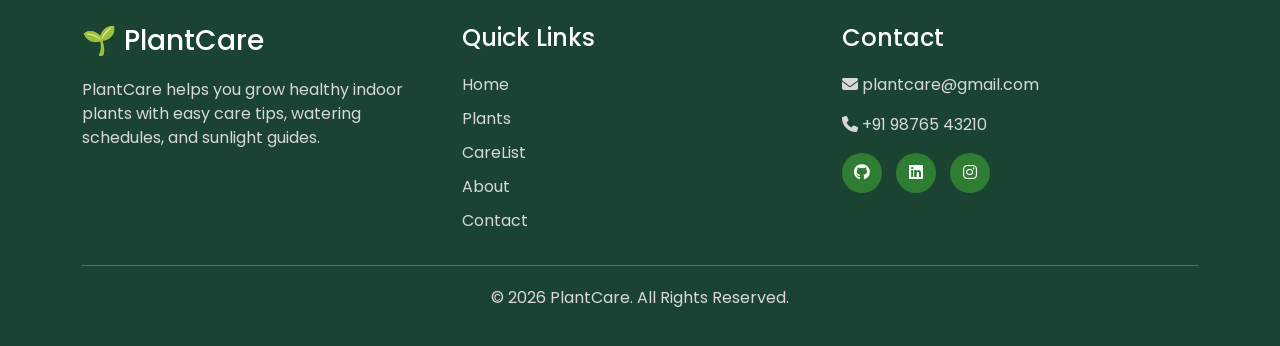
==== commit 75614fdd: "Updated project3" ====
--- a/index.html
+++ b/index.html
@@ -19,6 +19,9 @@
     <link href="https://fonts.googleapis.com/css2?family=Poppins:wght@300;400;500;600;700&display=swap"
         rel="stylesheet">
 
+    <!-- AOS -->
+    <link rel="stylesheet" href="https://unpkg.com/aos@2.3.4/dist/aos.css">
+
     <!-- Custom CSS -->
     <link rel="stylesheet" href="css/style.css">
     <!-- <link rel="stylesheet" href="css/plants.css"> -->
@@ -28,194 +31,203 @@
 </head>
 
 <body>
-
-<!-- ==========================
+    <!--==========================================
+            PAGE LOADER
+===========================================-->
+
+<div id="loader">
+
+    <div class="loader-content">
+
+        <div class="loader-logo">
+
+            🌱
+
+        </div>
+
+        <h3>PlantCare</h3>
+
+        <div class="loader-line"></div>
+
+    </div>
+
+</div>
+
+
+    <!-- ==========================
         Navbar Start
 ========================== -->
 
-<nav class="navbar navbar-expand-lg navbar-light sticky-top">
-
-    <div class="container">
-
-        <!-- Logo -->
-
-        <a class="navbar-brand" href="index.html">
-
-            🌱 PlantCare
-
-        </a>
-
-        <!-- Mobile Toggle -->
-
-        <button
-            class="navbar-toggler"
-            type="button"
-            data-bs-toggle="collapse"
-            data-bs-target="#navbarNav">
-
-            <span class="navbar-toggler-icon"></span>
-
-        </button>
-
-        <!-- Menu -->
-
-        <div class="collapse navbar-collapse" id="navbarNav">
-
-            <ul class="navbar-nav ms-auto align-items-lg-center">
-
-                <li class="nav-item">
-
-                    <a class="nav-link active" href="index.html">
-
-                        Home
-
-                    </a>
-
-                </li>
-
-                <li class="nav-item">
-
-                    <a class="nav-link" href="plants.html">
-
-                        Plants
-
-                    </a>
-
-                </li>
-
-                <li class="nav-item">
-
-                    <a class="nav-link" href="care-list.html">
-
-                        Care List
-
-                    </a>
-
-                </li>
-
-                <li class="nav-item">
-
-                    <a class="nav-link" href="about.html">
-
-                        About
-
-                    </a>
-
-                </li>
-
-                <li class="nav-item">
-
-                    <a class="nav-link" href="contact.html">
-
-                        Contact
-
-                    </a>
-
-                </li>
-
-
-                <!-- Guest -->
-
-                <li class="nav-item dropdown ms-lg-3" id="guestMenu">
-
-                    <button
-                        class="btn dropdown-toggle"
-                        data-bs-toggle="dropdown">
-
-                        Get Started
-
-                    </button>
-
-                    <ul class="dropdown-menu dropdown-menu-end">
-
-                        <li>
-
-                            <a class="dropdown-item" href="login.html">
-
-                                <i class="fa-solid fa-right-to-bracket me-2"></i>
-
-                                Login
-
-                            </a>
-
-                        </li>
-
-                        <li>
-
-                            <a class="dropdown-item" href="signup.html">
-
-                                <i class="fa-solid fa-user-plus me-2"></i>
-
-                                Signup
-
-                            </a>
-
-                        </li>
-
-                    </ul>
-
-                </li>
-
-
-                <!-- Logged In -->
-
-                <li class="nav-item dropdown d-none ms-lg-3" id="userMenu">
-
-                    <button
-                        class="btn dropdown-toggle"
-                        data-bs-toggle="dropdown">
-
-                        <i class="fa-solid fa-user me-2"></i>
-
-                        <span id="userName"></span>
-
-                    </button>
-
-                    <ul class="dropdown-menu dropdown-menu-end">
-
-                        <li>
-
-                            <a
-                                class="dropdown-item"
-                                href="#"
-                                id="logoutBtn">
-
-                                <i class="fa-solid fa-right-from-bracket me-2"></i>
-
-                                Logout
-
-                            </a>
-
-                        </li>
-
-                    </ul>
-
-                </li>
-
-
-                <!-- Theme -->
-
-                <li class="nav-item ms-lg-3">
-
-                    <button
-                        class="btn btn-outline-success"
-                        id="themeBtn">
-
-                        <i class="fa-solid fa-moon"></i>
-
-                    </button>
-
-                </li>
-
-            </ul>
-
-        </div>
-
-    </div>
-
-</nav>
-
-<!-- ==========================
+    <nav class="navbar navbar-expand-lg navbar-light sticky-top">
+
+        <div class="container">
+
+            <!-- Logo -->
+
+            <a class="navbar-brand" href="index.html">
+
+                🌱 PlantCare
+
+            </a>
+
+            <!-- Mobile Toggle -->
+
+            <button class="navbar-toggler" type="button" data-bs-toggle="collapse" data-bs-target="#navbarNav">
+
+                <span class="navbar-toggler-icon"></span>
+
+            </button>
+
+            <!-- Menu -->
+
+            <div class="collapse navbar-collapse" id="navbarNav">
+
+                <ul class="navbar-nav ms-auto align-items-lg-center">
+
+                    <li class="nav-item">
+
+                        <a class="nav-link active" href="index.html">
+
+                            Home
+
+                        </a>
+
+                    </li>
+
+                    <li class="nav-item">
+
+                        <a class="nav-link" href="plants.html">
+
+                            Plants
+
+                        </a>
+
+                    </li>
+
+                    <li class="nav-item">
+
+                        <a class="nav-link" href="care-list.html">
+
+                            Care List
+
+                        </a>
+
+                    </li>
+
+                    <li class="nav-item">
+
+                        <a class="nav-link" href="about.html">
+
+                            About
+
+                        </a>
+
+                    </li>
+
+                    <li class="nav-item">
+
+                        <a class="nav-link" href="contact.html">
+
+                            Contact
+
+                        </a>
+
+                    </li>
+
+
+                    <!-- Guest -->
+
+                    <li class="nav-item dropdown ms-lg-3" id="guestMenu">
+
+                        <button class="btn dropdown-toggle" data-bs-toggle="dropdown">
+
+                            Get Started
+
+                        </button>
+
+                        <ul class="dropdown-menu dropdown-menu-end">
+
+                            <li>
+
+                                <a class="dropdown-item" href="login.html">
+
+                                    <i class="fa-solid fa-right-to-bracket me-2"></i>
+
+                                    Login
+
+                                </a>
+
+                            </li>
+
+                            <li>
+
+                                <a class="dropdown-item" href="signup.html">
+
+                                    <i class="fa-solid fa-user-plus me-2"></i>
+
+                                    Signup
+
+                                </a>
+
+                            </li>
+
+                        </ul>
+
+                    </li>
+
+
+                    <!-- Logged In -->
+
+                    <li class="nav-item dropdown d-none ms-lg-3" id="userMenu">
+
+                        <button class="btn dropdown-toggle" data-bs-toggle="dropdown">
+
+                            <i class="fa-solid fa-user me-2"></i>
+
+                            <span id="userName"></span>
+
+                        </button>
+
+                        <ul class="dropdown-menu dropdown-menu-end">
+
+                            <li>
+
+                                <a class="dropdown-item" href="#" id="logoutBtn">
+
+                                    <i class="fa-solid fa-right-from-bracket me-2"></i>
+
+                                    Logout
+
+                                </a>
+
+                            </li>
+
+                        </ul>
+
+                    </li>
+
+
+                    <!-- Theme -->
+
+                    <li class="nav-item ms-lg-3">
+
+                        <button class="btn btn-outline-success" id="themeBtn">
+
+                            <i class="fa-solid fa-moon"></i>
+
+                        </button>
+
+                    </li>
+
+                </ul>
+
+            </div>
+
+        </div>
+
+    </nav>
+
+    <!-- ==========================
         Navbar End
 ========================== -->
 
@@ -231,7 +243,7 @@
             <div class="row align-items-center">
 
                 <!-- Left Content -->
-                <div class="col-lg-6">
+                <div class="col-lg-6" data-aos="fade-right">
 
                     <h1 class="display-4 fw-bold">
                         Grow Healthy <span class="text-success">Plants</span> with PlantCare
@@ -252,7 +264,7 @@
                 </div>
 
                 <!-- Right Image -->
-                <div class="col-lg-6 d-flex justify-content-end align-items-center mt-5 mt-lg-0">
+                <div class="col-lg-6 d-flex justify-content-end align-items-center mt-5 mt-lg-0" data-aos="fade-left">
 
                     <img src="images/hero-plant.png" alt="Plant Hero" class="img-fluid hero-img mt-4">
 
@@ -275,43 +287,78 @@
 
         <div class="container">
 
-            <div class="section-title">
+            <div class="section-title" data-aos="fade-up">
+
                 <h2>Plant Categories</h2>
+
                 <p>Choose the perfect plants based on your needs.</p>
+
             </div>
 
             <div class="row">
 
-                <div class="col-md-6 col-lg-3">
+                <!-- Card 1 -->
+
+                <div class="col-md-6 col-lg-3" data-aos="zoom-in" data-aos-delay="0">
+
                     <div class="category-card">
+
                         <i class="fa-solid fa-house category-icon"></i>
+
                         <h4>Indoor Plants</h4>
+
                         <p>Easy to grow plants for your home and office.</p>
-                    </div>
-                </div>
-
-                <div class="col-md-6 col-lg-3">
+
+                    </div>
+
+                </div>
+
+                <!-- Card 2 -->
+
+                <div class="col-md-6 col-lg-3" data-aos="zoom-in" data-aos-delay="100">
+
                     <div class="category-card">
+
                         <i class="fa-solid fa-seedling category-icon"></i>
+
                         <h4>Outdoor Plants</h4>
+
                         <p>Beautiful plants that thrive in open spaces.</p>
-                    </div>
-                </div>
-
-                <div class="col-md-6 col-lg-3">
+
+                    </div>
+
+                </div>
+
+                <!-- Card 3 -->
+
+                <div class="col-md-6 col-lg-3" data-aos="zoom-in" data-aos-delay="200">
+
                     <div class="category-card">
+
                         <i class="fa-solid fa-spa category-icon"></i>
+
                         <h4>Succulents</h4>
+
                         <p>Low-maintenance plants perfect for beginners.</p>
-                    </div>
-                </div>
-
-                <div class="col-md-6 col-lg-3">
+
+                    </div>
+
+                </div>
+
+                <!-- Card 4 -->
+
+                <div class="col-md-6 col-lg-3" data-aos="zoom-in" data-aos-delay="300">
+
                     <div class="category-card">
+
                         <i class="fa-solid fa-leaf category-icon"></i>
+
                         <h4>Flowering Plants</h4>
+
                         <p>Add color and fragrance to your surroundings.</p>
-                    </div>
+
+                    </div>
+
                 </div>
 
             </div>
@@ -330,7 +377,7 @@
 
         <div class="container">
 
-            <div class="section-title">
+            <div class="section-title" data-aos="fade-up">
 
                 <h2>Featured Plants</h2>
 
@@ -340,7 +387,7 @@
 
             </div>
 
-            <div class="row" id="featuredPlants">
+            <div class="row" id="featuredPlants" data-aos="fade-up" data-aos-delay="200">
 
                 <!-- JavaScript -->
 
@@ -350,94 +397,219 @@
 
     </section>
 
-
-    <!--==========================================
-            WHY CHOOSE US
+    <!--==========================================
+        WHY CHOOSE US
+    ===========================================-->
+
+    <section class="why-us">
+
+        <div class="container">
+
+            <div class="section-title" data-aos="fade-up">
+
+                <h2>Why Choose PlantCare?</h2>
+
+                <p>
+                    Everything you need to keep your home plants healthy and beautiful.
+                </p>
+
+            </div>
+
+            <div class="row">
+
+                <!-- Card 1 -->
+
+                <div class="col-md-6 col-lg-3" data-aos="flip-left" data-aos-delay="0">
+
+                    <div class="why-card">
+
+                        <i class="fa-solid fa-seedling"></i>
+
+                        <h4>Easy Care Tips</h4>
+
+                        <p>Simple plant care guides for beginners.</p>
+
+                    </div>
+
+                </div>
+
+                <!-- Card 2 -->
+
+                <div class="col-md-6 col-lg-3" data-aos="flip-left" data-aos-delay="100">
+
+                    <div class="why-card">
+
+                        <i class="fa-solid fa-droplet"></i>
+
+                        <h4>Water Guide</h4>
+
+                        <p>Know exactly when your plant needs water.</p>
+
+                    </div>
+
+                </div>
+
+                <!-- Card 3 -->
+
+                <div class="col-md-6 col-lg-3" data-aos="flip-left" data-aos-delay="200">
+
+                    <div class="why-card">
+
+                        <i class="fa-solid fa-sun"></i>
+
+                        <h4>Sunlight Info</h4>
+
+                        <p>Find the right light for every plant.</p>
+
+                    </div>
+
+                </div>
+
+                <!-- Card 4 -->
+
+                <div class="col-md-6 col-lg-3" data-aos="flip-left" data-aos-delay="300">
+
+                    <div class="why-card">
+
+                        <i class="fa-solid fa-heart"></i>
+
+                        <h4>Save Favorites</h4>
+
+                        <p>Keep your favorite plants in one place.</p>
+
+                    </div>
+
+                </div>
+
+            </div>
+
+        </div>
+
+    </section>
+
+
+    <!--==========================================
+            STATISTICS
 ===========================================-->
 
-    <section class="why-us">
-
-        <div class="container">
-
-            <div class="section-title">
-
-                <h2>Why Choose PlantCare?</h2>
-
-                <p>Everything you need to keep your home plants healthy and beautiful.</p>
-
-            </div>
-
-            <div class="row">
-
-                <div class="col-md-6 col-lg-3">
-
-                    <div class="why-card">
-
-                        <i class="fa-solid fa-seedling"></i>
-
-                        <h4>Easy Care Tips</h4>
-
-                        <p>Simple plant care guides for beginners.</p>
-
-                    </div>
-
-                </div>
-
-                <div class="col-md-6 col-lg-3">
-
-                    <div class="why-card">
-
-                        <i class="fa-solid fa-droplet"></i>
-
-                        <h4>Water Guide</h4>
-
-                        <p>Know exactly when your plant needs water.</p>
-
-                    </div>
-
-                </div>
-
-                <div class="col-md-6 col-lg-3">
-
-                    <div class="why-card">
-
-                        <i class="fa-solid fa-sun"></i>
-
-                        <h4>Sunlight Info</h4>
-
-                        <p>Find the right light for every plant.</p>
-
-                    </div>
-
-                </div>
-
-                <div class="col-md-6 col-lg-3">
-
-                    <div class="why-card">
-
-                        <i class="fa-solid fa-heart"></i>
-
-                        <h4>Save Favorites</h4>
-
-                        <p>Keep your favorite plants in one place.</p>
-
-                    </div>
-
-                </div>
-
-            </div>
-
-        </div>
-
-    </section>
-
+<section class="stats" data-aos="fade-up">
+
+    <div class="container">
+
+        <!-- Section Title -->
+
+        <div class="section-title"
+            data-aos="fade-up"
+            data-aos-duration="1000">
+
+            <h2>Our Growing Community</h2>
+
+            <p>
+
+                PlantCare is helping plant lovers with easy care guides,
+                healthy plant collections, and a growing community of
+                nature enthusiasts.
+
+            </p>
+
+        </div>
+
+        <div class="row g-4">
+
+            <!-- Card 1 -->
+
+            <div class="col-6 col-lg-3"
+                data-aos="zoom-in-up"
+                data-aos-delay="100"
+                data-aos-duration="900">
+
+                <div class="stat-card">
+
+                    <i class="fa-solid fa-seedling"></i>
+
+                    <h2 class="counter" data-target="50">0</h2>
+
+                    <span>+</span>
+
+                    <p>Plants</p>
+
+                </div>
+
+            </div>
+
+            <!-- Card 2 -->
+
+            <div class="col-6 col-lg-3"
+                data-aos="zoom-in-up"
+                data-aos-delay="200"
+                data-aos-duration="900">
+
+                <div class="stat-card">
+
+                    <i class="fa-solid fa-users"></i>
+
+                    <h2 class="counter" data-target="500">0</h2>
+
+                    <span>+</span>
+
+                    <p>Happy Users</p>
+
+                </div>
+
+            </div>
+
+            <!-- Card 3 -->
+
+            <div class="col-6 col-lg-3"
+                data-aos="zoom-in-up"
+                data-aos-delay="300"
+                data-aos-duration="900">
+
+                <div class="stat-card">
+
+                    <i class="fa-solid fa-book-open"></i>
+
+                    <h2 class="counter" data-target="100">0</h2>
+
+                    <span>+</span>
+
+                    <p>Care Guides</p>
+
+                </div>
+
+            </div>
+
+            <!-- Card 4 -->
+
+            <div class="col-6 col-lg-3"
+                data-aos="zoom-in-up"
+                data-aos-delay="400"
+                data-aos-duration="900">
+
+                <div class="stat-card">
+
+                    <i class="fa-solid fa-star"></i>
+
+                    <h2>4.9</h2>
+
+                    <p>User Rating</p>
+
+                </div>
+
+            </div>
+
+        </div>
+
+    </div>
+
+</section>
 
 
     <!--==========================================
             FOOTER
     ===========================================-->
 
-    <footer class="footer">
+    <footer class="footer" data-aos="fade-up">
 
         <div class="container">
 
@@ -535,7 +707,7 @@
         </div>
 
     </div>
-
+    
 
     <!--==========================================
             BACK TO TOP
@@ -547,6 +719,23 @@
 
     <!-- Bootstrap JS -->
     <script src="https://cdn.jsdelivr.net/npm/bootstrap@5.3.7/dist/js/bootstrap.bundle.min.js"></script>
+    <!-- Animation -->
+    <script src="https://unpkg.com/aos@2.3.4/dist/aos.js"></script>
+    <script>
+        AOS.init({
+
+            duration: 800,
+
+            once: true,
+
+            offset: 80,
+
+            easing: "ease-in-out",
+
+            mirror: false
+
+        });
+    </script>
 
     <!-- Custom JS -->
     <script src="js/plants-data.js"></script>
--- a/css/style.css
+++ b/css/style.css
@@ -380,13 +380,12 @@
     color:#ffffff !important;
 
 }
-/* 
+
 .dark-mode .navbar-collapse{
 
     background:#1a1a1a;
-    border:1px solid #333;
-
-} */
+
+}
 
 .dark-mode .nav-link{
 
@@ -1093,4 +1092,537 @@
 
 background:#2E7D32;
 
-}+}
+
+
+/*==========================================
+        AOS IMPROVEMENT
+==========================================*/
+
+[data-aos]{
+
+    will-change:transform,opacity;
+
+}
+
+.plant-card{
+
+    transition:
+    transform .4s ease,
+    box-shadow .4s ease;
+
+}
+
+.plant-card:hover{
+
+    transform:translateY(-10px);
+
+}
+
+
+/*==========================================
+            PAGE LOADER
+==========================================*/
+
+#loader{
+
+    position:fixed;
+    inset:0;
+    background:#f8fff8;
+    display:flex;
+    justify-content:center;
+    align-items:center;
+    z-index:99999;
+    transition:.5s;
+
+}
+
+.loader-content{
+
+    text-align:center;
+
+}
+
+.loader-logo{
+
+    width:90px;
+    height:90px;
+    background:#2E7D32;
+    color:#fff;
+    border-radius:50%;
+    display:flex;
+    justify-content:center;
+    align-items:center;
+    font-size:42px;
+    margin:auto;
+    animation:loaderBounce 1.2s infinite;
+
+}
+
+.loader-content h3{
+
+    margin-top:18px;
+    color:#2E7D32;
+    font-weight:700;
+
+}
+
+.loader-line{
+
+    width:160px;
+    height:5px;
+    background:#d9ead9;
+    margin:20px auto;
+    border-radius:30px;
+    overflow:hidden;
+    position:relative;
+
+}
+
+.loader-line::after{
+
+    content:"";
+    position:absolute;
+    left:-40%;
+    width:40%;
+    height:100%;
+    background:#2E7D32;
+    animation:loading 1.3s linear infinite;
+
+}
+
+@keyframes loading{
+
+    100%{
+
+        left:100%;
+
+    }
+
+}
+
+@keyframes loaderBounce{
+
+    0%,100%{
+
+        transform:translateY(0);
+
+    }
+
+    50%{
+
+        transform:translateY(-10px);
+
+    }
+
+}
+
+
+.dark-mode #loader{
+
+    background:#121212;
+
+}
+
+.dark-mode .loader-content h3{
+
+    color:#66BB6A;
+
+}
+
+.dark-mode .loader-line{
+
+    background:#2b2b2b;
+
+}
+
+
+
+
+
+
+
+
+/*==========================================
+            TOAST
+==========================================*/
+
+.toast{
+
+    border:none;
+    border-radius:12px;
+    overflow:hidden;
+    box-shadow:0 10px 25px rgba(0,0,0,.15);
+
+}
+
+.toast-header{
+
+    background:#2E7D32;
+    color:#fff;
+    border:none;
+
+}
+
+.toast-body{
+
+    font-size:15px;
+    font-weight:500;
+    color:#333;
+
+}
+
+.dark-mode .toast{
+
+    background:#1f1f1f;
+    color:#fff;
+
+}
+
+.dark-mode .toast-header{
+
+    background:#388E3C;
+
+}
+
+.dark-mode .toast-body{
+
+    color:#fff;
+
+}
+
+
+/* counter */
+.care-badge{
+
+    display:inline-flex;
+    justify-content:center;
+    align-items:center;
+
+    width:20px;
+    height:20px;
+
+    margin-left:5px;
+
+    border-radius:50%;
+
+    background:#2E7D32;
+
+    color:#fff;
+
+    font-size:12px;
+
+    font-weight:600;
+
+}
+
+
+/*==========================================
+            STATISTICS
+==========================================*/
+
+.stats{
+
+    padding:80px 0;
+    background:#F8FFF8;
+
+}
+
+/*==========================================
+        SECTION TITLE
+==========================================*/
+
+.stats .section-title{
+
+    text-align:center;
+    margin-bottom:60px;
+
+}
+
+.stats .section-title h2{
+
+    color:#2E7D32;
+    font-size:42px;
+    font-weight:700;
+    margin-bottom:15px;
+
+}
+
+.stats .section-title p{
+
+    max-width:700px;
+    margin:auto;
+    color:#666;
+    font-size:17px;
+    line-height:1.8;
+
+}
+
+
+/*==========================================
+        STAT CARD
+==========================================*/
+
+.stat-card{
+
+    background:#ffffff;
+    border:1px solid #e5e5e5;
+    border-radius:18px;
+    padding:35px 20px;
+    text-align:center;
+    height:100%;
+    transition:.35s;
+
+}
+
+.stat-card:hover{
+
+    transform:translateY(-8px);
+    box-shadow:0 12px 25px rgba(0,0,0,.08);
+
+}
+
+.stat-card i{
+
+    font-size:42px;
+    color:#2E7D32;
+    margin-bottom:20px;
+
+}
+
+.stat-card h2{
+
+    display:inline-block;
+    font-size:42px;
+    font-weight:700;
+    color:#2E7D32;
+    margin-bottom:10px;
+
+}
+
+.stat-card span{
+
+    font-size:28px;
+    font-weight:700;
+    color:#2E7D32;
+    margin-left:2px;
+
+}
+
+.stat-card p{
+
+    margin:0;
+    color:#666;
+    font-size:17px;
+    font-weight:500;
+
+}
+
+
+/*==========================================
+        DARK MODE
+==========================================*/
+
+.dark-mode .stats{
+
+    background:#121212;
+
+}
+
+.dark-mode .stats .section-title h2{
+
+    color:#66BB6A;
+
+}
+
+.dark-mode .stats .section-title p{
+
+    color:#cccccc;
+
+}
+
+.dark-mode .stat-card{
+
+    background:#1E1E1E;
+    border:1px solid #333333;
+
+}
+
+.dark-mode .stat-card:hover{
+
+    box-shadow:0 12px 25px rgba(0,0,0,.45);
+
+}
+
+.dark-mode .stat-card i,
+
+.dark-mode .stat-card h2,
+
+.dark-mode .stat-card span{
+
+    color:#66BB6A;
+
+}
+
+.dark-mode .stat-card p{
+
+    color:#dddddd;
+
+}
+
+
+/*==========================================
+        RESPONSIVE
+==========================================*/
+
+@media(max-width:991px){
+
+    .stats{
+
+        padding:70px 0;
+
+    }
+
+    .stats .section-title{
+
+        margin-bottom:45px;
+
+    }
+
+    .stats .section-title h2{
+
+        font-size:36px;
+
+    }
+
+    .stat-card{
+
+        padding:30px 18px;
+
+    }
+
+}
+
+@media(max-width:768px){
+
+    .stats{
+
+        padding:60px 0;
+
+    }
+
+    .stats .section-title h2{
+
+        font-size:32px;
+
+    }
+
+    .stats .section-title p{
+
+        font-size:16px;
+
+    }
+
+    .stat-card{
+
+        padding:28px 15px;
+
+    }
+
+    .stat-card i{
+
+        font-size:36px;
+
+    }
+
+    .stat-card h2{
+
+        font-size:36px;
+
+    }
+
+    .stat-card span{
+
+        font-size:24px;
+
+    }
+
+    .stat-card p{
+
+        font-size:16px;
+
+    }
+
+}
+
+@media(max-width:576px){
+
+    .stats{
+
+        padding:50px 0;
+
+    }
+
+    .stats .section-title{
+
+        margin-bottom:35px;
+
+    }
+
+    .stats .section-title h2{
+
+        font-size:28px;
+
+    }
+
+    .stats .section-title p{
+
+        font-size:15px;
+        line-height:1.7;
+
+    }
+
+    .stat-card{
+
+        padding:25px 15px;
+
+    }
+
+    .stat-card i{
+
+        font-size:32px;
+
+    }
+
+    .stat-card h2{
+
+        font-size:32px;
+
+    }
+
+    .stat-card span{
+
+        font-size:22px;
+
+    }
+
+    .stat-card p{
+
+        font-size:15px;
+
+    }
+
+}
+
+.stat-card i{
+
+    transition:.35s;
+
+}
+
+.stat-card:hover i{
+
+    transform:scale(1.15) rotate(10deg);
+
+}
+
--- a/css/plants.css
+++ b/css/plants.css
@@ -280,3 +280,231 @@
 
 }
 
+
+
+/*==========================================
+            DARK MODE
+==========================================*/
+
+.dark-mode .plant-filter,
+.dark-mode .all-plants{
+
+    background:#121212;
+
+}
+
+/* Search & Filter */
+
+.dark-mode .filter-box input,
+.dark-mode .filter-box select{
+
+    background:#1e1e1e;
+    color:#ffffff;
+    border:1px solid #444;
+
+}
+
+.dark-mode .filter-box input::placeholder{
+
+    color:#aaaaaa;
+
+}
+
+.dark-mode .filter-box select option{
+
+    background:#1e1e1e;
+    color:#ffffff;
+
+}
+
+/* Plant Card */
+
+.dark-mode .plant-card{
+
+    background:#1e1e1e;
+    border:1px solid #333;
+
+}
+
+.dark-mode .plant-card:hover{
+
+    box-shadow:0 10px 20px rgba(255,255,255,.08);
+
+}
+
+.dark-mode .plant-info h4{
+
+    color:#66BB6A;
+
+}
+
+/* Buttons */
+
+.dark-mode .details-btn{
+
+    background:#2E7D32;
+    color:#ffffff;
+
+}
+
+.dark-mode .details-btn:hover{
+
+    background:#1B5E20;
+
+}
+
+.dark-mode .care-btn{
+
+    background:#66BB6A;
+    color:#ffffff;
+
+}
+
+.dark-mode .care-btn:hover{
+
+    background:#4CAF50;
+
+}
+
+/* Modal */
+
+.dark-mode .modal-content{
+
+    background:#1e1e1e;
+    color:#ffffff;
+
+}
+
+.dark-mode .modal-header{
+
+    background:#2E7D32;
+    color:#ffffff;
+
+}
+
+.dark-mode .modal-body h3{
+
+    color:#66BB6A;
+
+}
+
+.dark-mode .modal-body p{
+
+    color:#dddddd;
+
+}
+
+/* Details Box */
+
+.dark-mode .detail-item{
+
+    background:#2a2a2a;
+    border:1px solid #444;
+
+}
+
+.dark-mode .detail-item i{
+
+    color:#66BB6A;
+
+}
+
+.dark-mode .detail-item span{
+
+    color:#ffffff;
+
+}
+
+/* Care Tips */
+
+.dark-mode .care-tips h5{
+
+    color:#66BB6A;
+
+}
+
+.dark-mode .care-tips li{
+
+    color:#dddddd;
+
+}
+
+
+/*==========================================
+        SEARCH RESULT
+==========================================*/
+
+.search-result{
+
+    margin-top:20px;
+    text-align:center;
+
+}
+
+#resultCount{
+
+    color:#2E7D32;
+    font-size:16px;
+    font-weight:600;
+
+}
+
+.dark-mode #resultCount{
+
+    color:#66BB6A;
+
+}
+
+
+/*==========================================
+        NO RESULT
+==========================================*/
+
+.no-result{
+
+    padding:80px 20px;
+    text-align:center;
+
+}
+
+.no-result i{
+
+    font-size:70px;
+    color:#2E7D32;
+    margin-bottom:20px;
+
+}
+
+.no-result h3{
+
+    color:#2E7D32;
+    margin-bottom:10px;
+    font-size:30px;
+
+}
+
+.no-result p{
+
+    color:#666;
+
+}
+
+/* Dark Mode */
+
+.dark-mode .no-result h3{
+
+    color:#66BB6A;
+
+}
+
+.dark-mode .no-result p{
+
+    color:#ccc;
+
+}
+
+.dark-mode .no-result i{
+
+    color:#66BB6A;
+
+}
